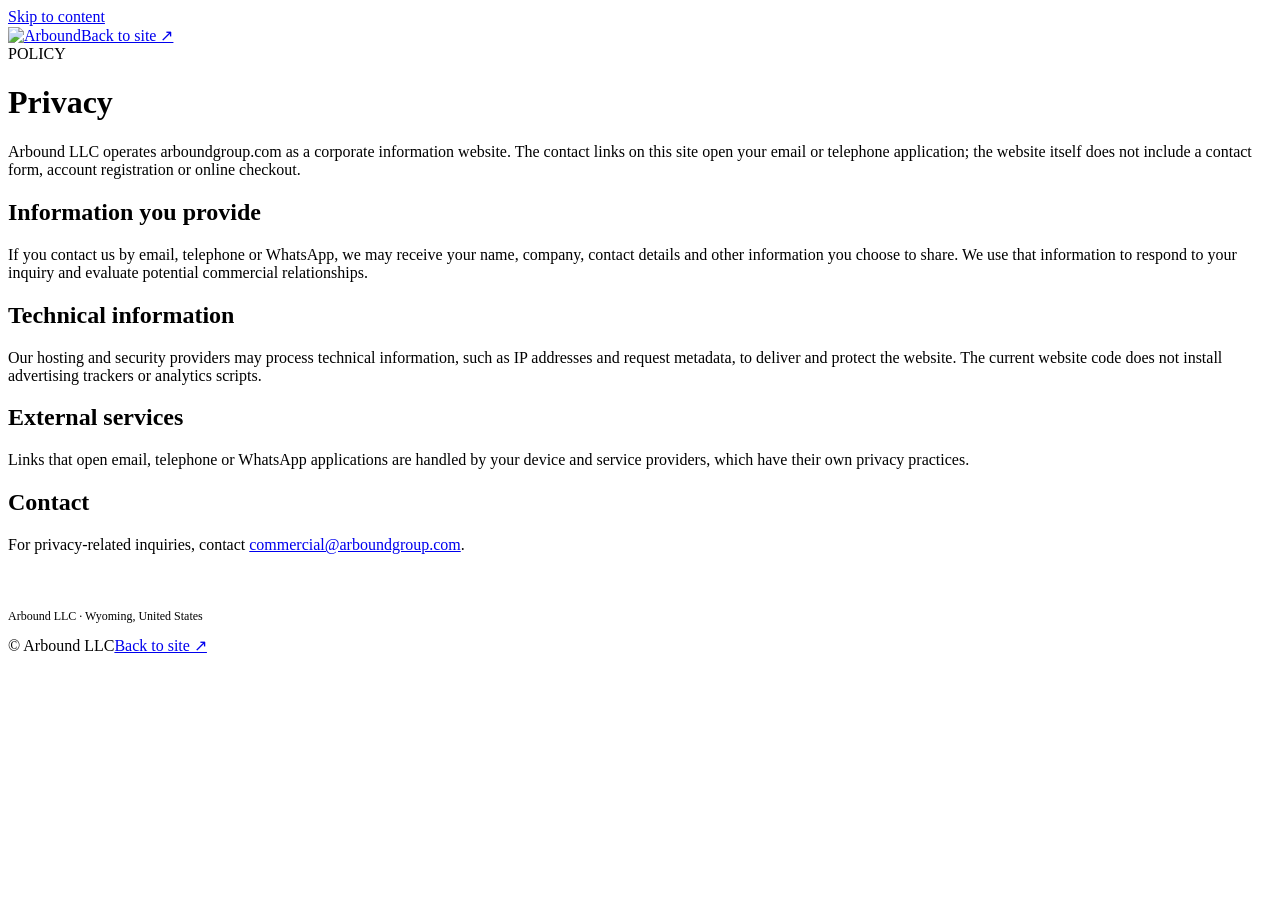
==== privacy.html @ ef976203 "Add privacy.html" ====
<!DOCTYPE html>
<html lang="en"><head><meta charset="utf-8"/><meta content="width=device-width,initial-scale=1" name="viewport"/><meta content="#000000" name="theme-color"/><title>Privacy — Arbound</title><link href="assets/favicon.svg" rel="icon" type="image/svg+xml"/><link href="styles.css" rel="stylesheet"/></head><body><a class="skip-link" href="#main">Skip to content</a><header class="site-header"><div class="shell header-inner"><a aria-label="Arbound, back to top" class="wordmark" href="index.html"><img alt="Arbound" height="50" src="assets/logo-horizontal-light-blue.svg" width="192"/></a><a class="header-cta" href="index.html">Back to site ↗</a></div></header><main class="shell legal-main" id="main"><span class="section-index">POLICY</span><h1>Privacy</h1><p>Arbound LLC operates arboundgroup.com as a corporate information website. The contact links on this site open your email or telephone application; the website itself does not include a contact form, account registration or online checkout.</p><h2>Information you provide</h2><p>If you contact us by email, telephone or WhatsApp, we may receive your name, company, contact details and other information you choose to share. We use that information to respond to your inquiry and evaluate potential commercial relationships.</p><h2>Technical information</h2><p>Our hosting and security providers may process technical information, such as IP addresses and request metadata, to deliver and protect the website. The current website code does not install advertising trackers or analytics scripts.</p><h2>External services</h2><p>Links that open email, telephone or WhatsApp applications are handled by your device and service providers, which have their own privacy practices.</p><h2>Contact</h2><p>For privacy-related inquiries, contact <a href="mailto:commercial@arboundgroup.com" style="text-decoration:underline">commercial@arboundgroup.com</a>.</p><p style="font-size:12px;margin-top:55px">Arbound LLC · Wyoming, United States</p></main><footer class="site-footer"><div class="shell footer-bottom"><span>© Arbound LLC</span><a href="index.html">Back to site ↗</a></div></footer></body></html>
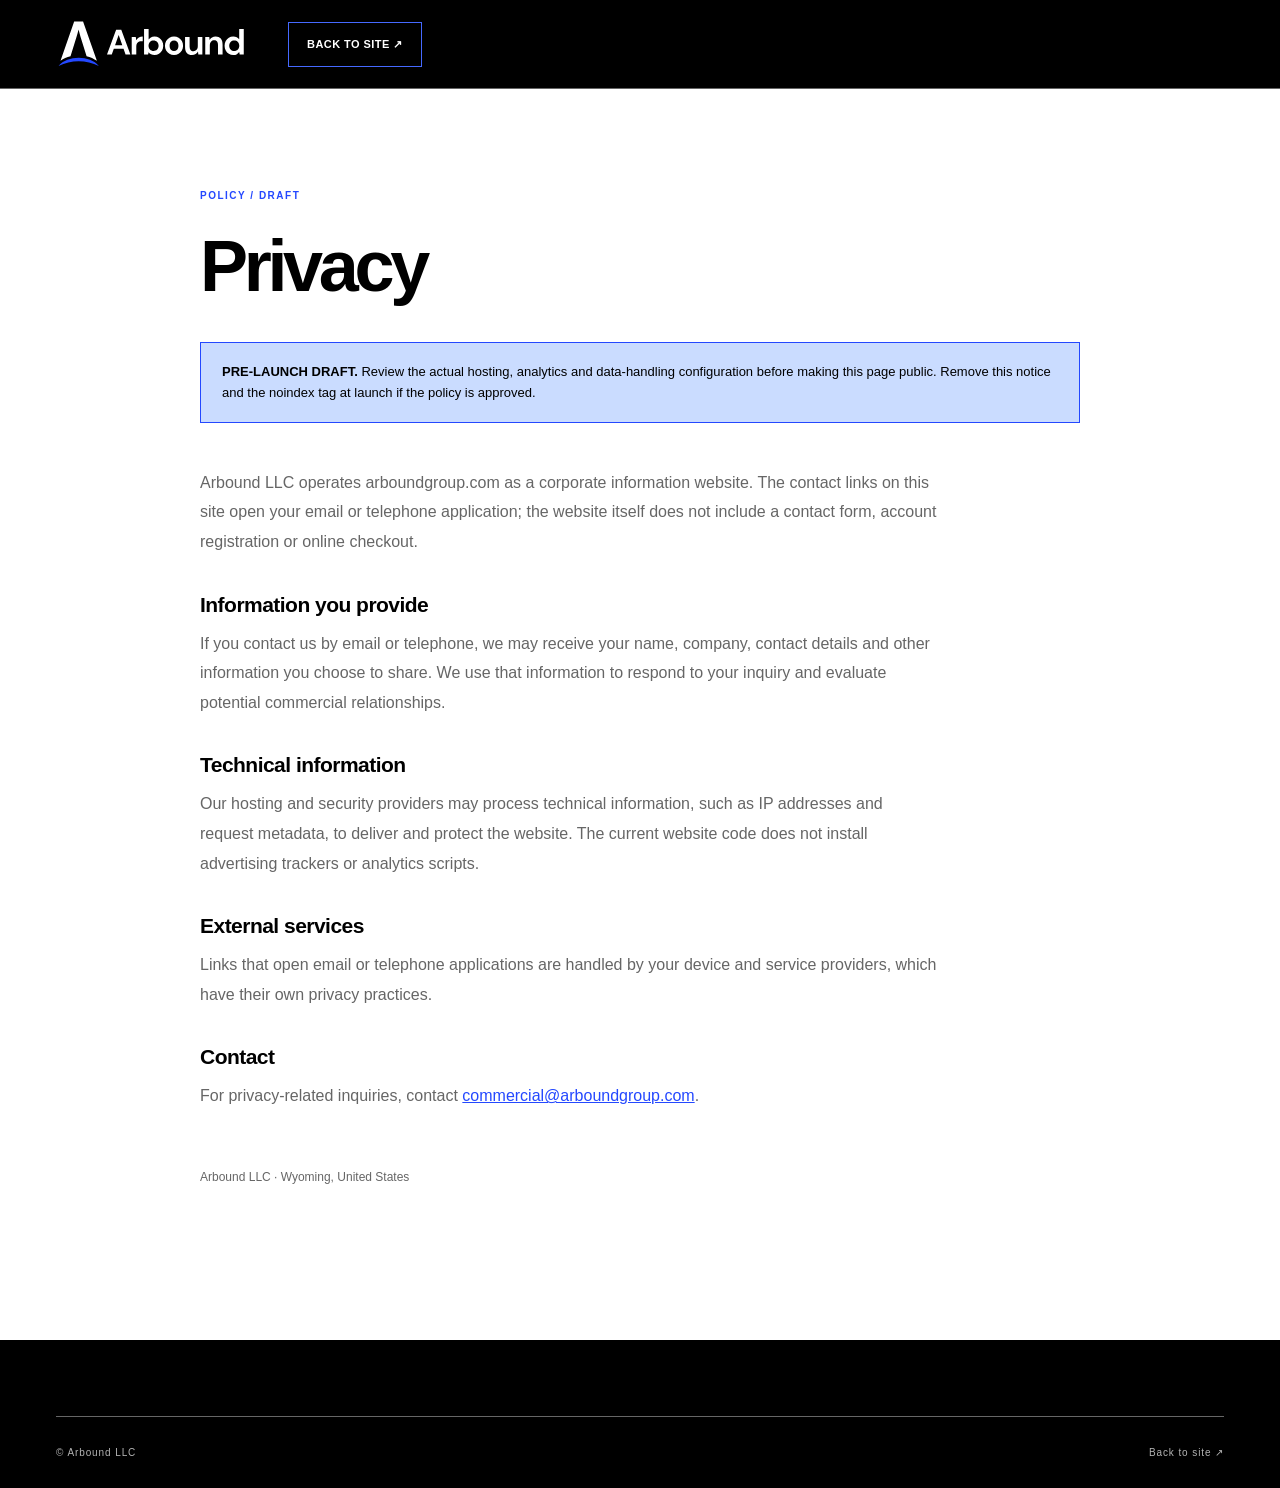
==== commit cf17a127: "Add files via upload" ====
--- a/privacy.html
+++ b/privacy.html
@@ -1,2 +1,2 @@
 <!DOCTYPE html>
-<html lang="en"><head><meta charset="utf-8"/><meta content="width=device-width,initial-scale=1" name="viewport"/><meta content="#000000" name="theme-color"/><title>Privacy — Arbound</title><link href="assets/favicon.svg" rel="icon" type="image/svg+xml"/><link href="styles.css" rel="stylesheet"/></head><body><a class="skip-link" href="#main">Skip to content</a><header class="site-header"><div class="shell header-inner"><a aria-label="Arbound, back to top" class="wordmark" href="index.html"><img alt="Arbound" height="50" src="assets/logo-horizontal-light-blue.svg" width="192"/></a><a class="header-cta" href="index.html">Back to site ↗</a></div></header><main class="shell legal-main" id="main"><span class="section-index">POLICY</span><h1>Privacy</h1><p>Arbound LLC operates arboundgroup.com as a corporate information website. The contact links on this site open your email or telephone application; the website itself does not include a contact form, account registration or online checkout.</p><h2>Information you provide</h2><p>If you contact us by email, telephone or WhatsApp, we may receive your name, company, contact details and other information you choose to share. We use that information to respond to your inquiry and evaluate potential commercial relationships.</p><h2>Technical information</h2><p>Our hosting and security providers may process technical information, such as IP addresses and request metadata, to deliver and protect the website. The current website code does not install advertising trackers or analytics scripts.</p><h2>External services</h2><p>Links that open email, telephone or WhatsApp applications are handled by your device and service providers, which have their own privacy practices.</p><h2>Contact</h2><p>For privacy-related inquiries, contact <a href="mailto:commercial@arboundgroup.com" style="text-decoration:underline">commercial@arboundgroup.com</a>.</p><p style="font-size:12px;margin-top:55px">Arbound LLC · Wyoming, United States</p></main><footer class="site-footer"><div class="shell footer-bottom"><span>© Arbound LLC</span><a href="index.html">Back to site ↗</a></div></footer></body></html>
+<html lang="en"><head><meta charset="utf-8"/><meta content="width=device-width,initial-scale=1" name="viewport"/><meta content="noindex,nofollow" name="robots"/><meta content="#000000" name="theme-color"/><title>Privacy — Arbound</title><link href="assets/favicon.svg" rel="icon" type="image/svg+xml"/><link href="styles.css" rel="stylesheet"/></head><body><a class="skip-link" href="#main">Skip to content</a><header class="site-header"><div class="shell header-inner"><a aria-label="Arbound, back to top" class="wordmark" href="index.html"><img alt="Arbound" height="50" src="assets/logo-horizontal-light-blue.svg" width="192"/></a><a class="header-cta" href="index.html">Back to site ↗</a></div></header><main class="shell legal-main" id="main"><span class="section-index">POLICY / DRAFT</span><h1>Privacy</h1><div class="draft-notice"><strong>PRE-LAUNCH DRAFT.</strong> Review the actual hosting, analytics and data-handling configuration before making this page public. Remove this notice and the noindex tag at launch if the policy is approved.</div><p>Arbound LLC operates arboundgroup.com as a corporate information website. The contact links on this site open your email or telephone application; the website itself does not include a contact form, account registration or online checkout.</p><h2>Information you provide</h2><p>If you contact us by email or telephone, we may receive your name, company, contact details and other information you choose to share. We use that information to respond to your inquiry and evaluate potential commercial relationships.</p><h2>Technical information</h2><p>Our hosting and security providers may process technical information, such as IP addresses and request metadata, to deliver and protect the website. The current website code does not install advertising trackers or analytics scripts.</p><h2>External services</h2><p>Links that open email or telephone applications are handled by your device and service providers, which have their own privacy practices.</p><h2>Contact</h2><p>For privacy-related inquiries, contact <a href="mailto:commercial@arboundgroup.com" style="text-decoration:underline">commercial@arboundgroup.com</a>.</p><p style="font-size:12px;margin-top:55px">Arbound LLC · Wyoming, United States</p></main><footer class="site-footer"><div class="shell footer-bottom"><span>© Arbound LLC</span><a href="index.html">Back to site ↗</a></div></footer></body></html>
--- a/styles.css
+++ b/styles.css
@@ -0,0 +1,307 @@
+/* Arbound / WEB 02 — brandbook palette, exact solid swatches.
+   The font family references the licensed face only if installed locally.
+   No third-party font files or external trackers are bundled. */
+:root{
+  --black:#000000; --white:#ffffff;
+  --gray-1:#666666; --gray-2:#b3b3b3; --gray-3:#cccccc;
+  --blue-1:#2448ff; --blue-2:#4569ff; --blue-3:#668bff;
+  --blue-4:#99b6ff; --blue-5:#cadcff;
+  --paper:var(--white); --surface:var(--white);
+  --ink:var(--black); --muted:var(--gray-1); --line:var(--gray-3);
+  --shell:1400px;
+  --font:Arial,Helvetica,-apple-system,BlinkMacSystemFont,"Segoe UI",sans-serif;
+}
+*,*::before,*::after{box-sizing:border-box}
+html{scroll-behavior:smooth;scroll-padding-top:100px}
+body{margin:0;background:var(--white);color:var(--black);font-family:var(--font);font-weight:400;-webkit-font-smoothing:antialiased;overflow-x:hidden}
+body,button{font-synthesis:weight}
+img,svg{display:block;max-width:100%}
+a{color:inherit;text-decoration:none}
+button{font:inherit}
+::selection{background:var(--blue-5);color:var(--black)}
+.shell{width:calc(100% - 112px);max-width:var(--shell);margin-inline:auto}
+.skip-link{position:fixed;z-index:300;top:-100px;left:20px;background:var(--white);color:var(--black);padding:12px 18px;border:2px solid var(--blue-1)}
+.skip-link:focus{top:12px}
+:focus-visible{outline:2px solid var(--blue-2);outline-offset:5px}
+
+/* MENU — official white + brand blue horizontal mark on solid black. */
+.topline{height:3px;background:var(--black)}
+.topline span{display:block;height:100%;width:10%;background:var(--blue-1)}
+.site-header{position:sticky;top:0;z-index:100;background:var(--black);color:var(--white);border-bottom:1px solid var(--gray-1)}
+.header-inner{height:88px;display:flex;align-items:center;gap:40px}
+.wordmark,.footer-wordmark{display:inline-flex;flex:none;align-items:center;min-width:0}
+.wordmark img{width:192px;height:auto}
+.primary-nav{display:flex;gap:31px;align-items:center;margin-left:auto}
+.primary-nav a{font-size:12px;font-weight:700;letter-spacing:.035em;white-space:nowrap;transition:color .25s ease}
+.primary-nav a:hover,.primary-nav a:focus-visible{color:var(--blue-4)}
+.header-cta{font-size:11px;font-weight:750;letter-spacing:.04em;text-transform:uppercase;border:1px solid var(--blue-2);padding:15px 18px;white-space:nowrap;transition:background .25s ease,color .25s ease;margin-left:0}
+.header-cta:hover,.header-cta:focus-visible{background:var(--blue-1);border-color:var(--blue-1);color:var(--white)}
+.header-cta span{color:var(--blue-3);margin-left:20px;font-size:17px;font-weight:400}
+.header-cta:hover span{color:var(--white)}
+.nav-toggle{display:none}
+
+/* HERO */
+.hero{background:var(--white);overflow:hidden}
+.hero-shell{display:grid;grid-template-columns:1.15fr .85fr;align-items:center;gap:44px;min-height:740px}
+.hero-copy{position:relative;padding-block:104px 72px;z-index:1}
+.eyebrow,.small-label,.section-index,.rail-note,.card-foot,.contact-detail>span,.footer-location>span{font-size:10px;font-weight:800;letter-spacing:.15em}
+.eyebrow{display:flex;align-items:center;gap:12px;color:var(--gray-1)}
+.eyebrow-mark{display:block;flex:none;background:var(--blue-1);width:7px;height:7px}
+.eyebrow-slash{color:var(--blue-1);margin-inline:4px}
+h1,h2,h3,p{margin-top:0}
+.hero h1{font-size:clamp(50px,5.35vw,84px);line-height:1.055;letter-spacing:-.068em;font-weight:780;margin:32px 0 34px;white-space:nowrap}
+.hero h1 em,.statement h2 em{font-style:normal;color:var(--blue-1)}
+.period{color:var(--blue-1)}
+.hero-description{font-size:17px;line-height:1.75;max-width:520px;color:var(--gray-1);margin:0}
+.hero-actions{display:flex;align-items:center;gap:35px;margin-top:40px}
+.button{min-height:56px;padding:0 22px;display:inline-flex;gap:42px;align-items:center;justify-content:space-between;font-size:11px;font-weight:760;letter-spacing:.07em;text-transform:uppercase;white-space:nowrap;transition:transform .25s ease,background .25s ease,color .25s ease}
+.button:hover{transform:translateY(-3px)}
+.button span{font-size:19px;line-height:1;font-weight:400;color:var(--blue-3)}
+.button-dark{background:var(--black);color:var(--white)}
+.button-dark:hover{background:var(--blue-1)}
+.button-dark:hover span{color:var(--white)}
+.button-light{background:var(--white);color:var(--black);margin-top:29px}
+.button-light:hover{background:var(--blue-5)}
+.button-light span{color:var(--blue-1)}
+.text-link{font-size:11px;font-weight:800;text-transform:uppercase;letter-spacing:.04em;border-bottom:1px solid var(--black);padding-bottom:10px;white-space:nowrap}
+.text-link span{color:var(--blue-1);font-size:18px;margin-left:12px}
+.hero-visual{position:relative;align-self:stretch;display:flex;align-items:center;justify-content:center;min-width:0;padding:32px 0 42px}
+.hero-visual>svg{width:min(100%,590px);max-height:625px}
+.visual-coordinate{position:absolute;font-size:10px;font-weight:740;letter-spacing:.14em;color:var(--gray-1)}
+.visual-coordinate-top{top:57px;right:0}
+.visual-coordinate-bottom{bottom:50px;right:0;display:flex;gap:11px;align-items:center}
+.visual-coordinate-bottom span{width:21px;height:1px;background:var(--blue-1)}
+.hero-bottom{min-height:70px;display:flex;align-items:center;justify-content:space-between;border-top:1px solid var(--gray-3);font-size:10px;font-weight:790;letter-spacing:.14em;color:var(--gray-1)}
+.hero-bottom .divide{color:var(--blue-1);margin:0 8px}
+.scroll-indicator span{color:var(--blue-1);font-size:18px;margin-left:15px}
+.path-draw{stroke-dasharray:650;stroke-dashoffset:0}
+.js-motion .path-draw{stroke-dashoffset:650;animation:hero-route 2.4s .35s cubic-bezier(.2,.75,.2,1) forwards}
+.pulse{transform-origin:400px 150px;animation:node-pulse 3.8s ease-in-out infinite}
+
+/* STRUCTURE AND ANIMATED RULES */
+.section{padding:138px 0}
+.section-grid,.section-heading,.principles-heading{display:grid;grid-template-columns:208px 1fr;gap:65px}
+.section-rail{display:flex;flex-direction:column;align-items:flex-start}
+.section-index{color:var(--blue-1);white-space:nowrap}
+.rail-line{width:1px;height:130px;background:var(--gray-3);margin:27px 0 23px 5px;position:relative}
+.rail-line::after{content:"";position:absolute;inset:0;background:var(--blue-1);transform-origin:bottom center;transform:scaleY(1)}
+.js-motion .rail-line::after{transform:scaleY(0);transition:transform 1.3s cubic-bezier(.15,.8,.2,1)}
+.js-motion .rail-line.is-visible::after{transform:scaleY(1)}
+.rail-note{writing-mode:vertical-rl;transform:rotate(180deg);color:var(--gray-2)}
+.display-title{font-size:clamp(38px,4.2vw,66px);line-height:1.13;letter-spacing:-.063em;font-weight:770;margin:0}
+.display-title span{color:var(--gray-1)}
+[data-line="horizontal"]{position:relative}
+[data-line="horizontal"]::before{content:"";position:absolute;left:0;right:0;top:0;height:1px;background:var(--blue-1);transform:scaleX(1);transform-origin:left center;pointer-events:none}
+.js-motion [data-line="horizontal"]::before{transform:scaleX(0);transition:transform 1.25s cubic-bezier(.15,.8,.2,1)}
+.js-motion [data-line="horizontal"].is-visible::before{transform:scaleX(1)}
+
+/* ABOUT + photography */
+.about-grid{display:grid;grid-template-columns:1fr 1fr;gap:10%;margin-top:61px}
+.lead-copy{font-size:24px;line-height:1.36;letter-spacing:-.035em;max-width:420px;margin:0}
+.support-copy{font-size:15px;line-height:1.85;color:var(--gray-1);max-width:460px;margin:0}
+.photo-duo{display:grid;grid-template-columns:1.4fr .85fr;gap:16px;height:340px;margin-top:70px}
+.photo-slot{position:relative;overflow:hidden;margin:0;background:var(--gray-3);min-height:0;isolation:isolate}
+.photo-slot-tall{background:var(--gray-2)}
+.photo-slot-image .slot-media{position:absolute;inset:0;width:100%;height:100%;object-fit:cover;filter:grayscale(1) contrast(1.08) brightness(.92);transform:scale(1.02)}
+.photo-slot-wide .slot-media{object-position:center center}
+.photo-slot-tall .slot-media{object-position:45% 18%}
+.photo-slot-image::before{content:"";position:absolute;inset:0;background:linear-gradient(180deg,rgba(0,0,0,.08),rgba(0,0,0,.38));z-index:0}
+.photo-slot-badge{position:absolute;top:22px;left:22px;z-index:2;display:inline-flex;align-items:center;gap:10px;min-height:28px;padding:0 12px;background:rgba(0,0,0,.72);border:1px solid rgba(255,255,255,.16);font-size:9px;font-weight:750;letter-spacing:.14em;text-transform:uppercase;color:var(--white)}
+.photo-slot-badge::before{content:"";width:6px;height:6px;background:var(--blue-1);display:block;flex:none}
+.photo-slot-art{position:absolute;inset:0;background:linear-gradient(128deg,transparent 28%,rgba(255,255,255,.2) 28.06%,transparent 28.3%,transparent 63%,rgba(255,255,255,.16) 63.1%,transparent 63.3%);opacity:.82;z-index:1}
+.photo-slot::after{content:"";position:absolute;inset:16px;border:1px solid rgba(255,255,255,.6);pointer-events:none}
+.photo-slot figcaption{position:absolute;left:30px;right:30px;bottom:30px;display:flex;justify-content:space-between;align-items:end;gap:14px;font-size:9px;line-height:1.4;font-weight:800;letter-spacing:.14em;color:var(--white);z-index:2;text-shadow:0 1px 1px rgba(0,0,0,.4)}
+.photo-slot-tall figcaption{display:block}
+.photo-slot-tall figcaption span{display:block;margin-top:8px}
+.photo-cross{width:21px;height:21px;display:block;position:absolute}
+.photo-cross::before,.photo-cross::after{content:"";position:absolute;background:rgba(102,139,255,.92)}
+.photo-cross::before{width:21px;height:1px;left:0;top:10px}
+.photo-cross::after{width:1px;height:21px;top:0;left:10px}
+.photo-cross-a{left:50%;top:43%;opacity:.7}
+.photo-cross-b{right:10%;top:14%;opacity:.4}
+.definition-strip{display:grid;grid-template-columns:repeat(3,minmax(0,1fr));margin-top:65px;border-bottom:1px solid var(--gray-3)}
+.definition-strip>div{padding:25px 10px 30px 0}
+.definition-strip>div+div{border-left:1px solid var(--gray-3);padding-left:34px}
+.definition-strip span{display:block;font-size:10px;letter-spacing:.12em;font-weight:750;color:var(--gray-1);margin-bottom:20px}
+.definition-strip b{font-size:18px;font-weight:750;letter-spacing:-.035em}
+
+/* WHAT WE DO */
+.expertise-section{background:var(--surface);border-top:1px solid var(--gray-3)}
+.section-heading{align-items:start;margin-bottom:76px}
+.section-heading p{font-size:16px;line-height:1.75;color:var(--gray-1);max-width:500px;margin:30px 0 0}
+.expertise-grid{display:grid;grid-template-columns:repeat(3,minmax(0,1fr));border-bottom:1px solid var(--gray-2)}
+.expertise-card{padding:27px 37px 30px 0;display:flex;flex-direction:column;justify-content:space-between;min-height:348px}
+.expertise-card+.expertise-card{border-left:1px solid var(--gray-2);padding-left:38px}
+.card-top{display:flex;justify-content:space-between;align-items:center;color:var(--blue-1)}
+.card-top>span:first-child{font-size:11px;letter-spacing:.14em;font-weight:800}
+.card-plus{font-size:44px;font-weight:200;line-height:.9;color:var(--blue-1)}
+.expertise-card h3{font-size:25px;line-height:1.16;letter-spacing:-.045em;max-width:310px;margin:0 0 18px}
+.expertise-card p{font-size:14px;line-height:1.8;color:var(--gray-1);max-width:340px;margin:0}
+.card-foot{font-size:9px;letter-spacing:.14em;color:var(--gray-1);margin-top:40px}
+
+/* SUPPLIERS — exact geometric alignment is guaranteed by one SVG coordinate system. */
+.suppliers-section{position:relative;overflow:hidden;color:var(--white);background:var(--black)}
+.suppliers-grid-overlay{position:absolute;inset:0;pointer-events:none;opacity:.20;background-image:linear-gradient(to right,var(--gray-1) 1px,transparent 1px),linear-gradient(to bottom,var(--gray-1) 1px,transparent 1px);background-size:105px 105px;mask-image:linear-gradient(to right,transparent,#000)}
+.suppliers-layout{position:relative;display:grid;grid-template-columns:.76fr 1fr;gap:11%;min-height:470px}
+.section-index-light{color:var(--blue-4)}
+.suppliers-left{display:flex;flex-direction:column;justify-content:space-between}
+.supplier-graphic{position:relative;width:100%;max-width:520px;align-self:end;margin-top:70px}
+.supplier-graphic svg{width:100%;overflow:visible}
+.sg-caption{display:block;margin-top:10px;color:var(--gray-2);font-size:10px;letter-spacing:.14em;font-weight:750}
+.supplier-path{transition:stroke-dashoffset 1.75s cubic-bezier(.18,.8,.2,1)}
+.supplier-ping{transform-origin:475px 42px;animation:node-pulse 4s ease-in-out infinite}
+.suppliers-right{padding:12px 0 15px}
+.small-label{color:var(--gray-2)}
+.suppliers-right h2{font-size:clamp(48px,5vw,77px);letter-spacing:-.065em;line-height:1.1;font-weight:750;margin:28px 0 47px}
+.suppliers-right>p{font-size:15px;line-height:1.85;color:var(--gray-2);max-width:650px;margin:0 0 24px}
+.suppliers-right>.supplier-lead{font-size:24px;line-height:1.5;color:var(--white);letter-spacing:-.025em}
+
+/* PRINCIPLES */
+.principles-heading{align-items:start}
+.principles-heading>p{grid-column:2;max-width:520px;font-size:16px;line-height:1.75;color:var(--gray-1);margin:4px 0 55px}
+.principles-list{list-style:none;margin:0;padding:0}
+.principles-list li{display:grid;grid-template-columns:110px 1fr .8fr 25px;gap:15px;align-items:center;min-height:100px;border-bottom:1px solid var(--gray-3);font-size:23px;font-weight:700;letter-spacing:-.04em}
+.principle-number{color:var(--blue-1);font-size:11px;letter-spacing:.12em;font-weight:810}
+.principle-detail{font-size:13px;letter-spacing:0;font-weight:400;color:var(--gray-1)}
+.principle-mark{color:var(--blue-1);font-size:21px;font-weight:400}
+
+/* MOVING EDITORIAL BAND: three slow layers + drifting trajectories.
+   Empty media slot reserved for eventual real footage / photography. */
+.statement{position:relative;isolation:isolate;overflow:hidden;background:var(--black);color:var(--white);padding:114px 0 125px}
+.statement-media{position:absolute;inset:0;z-index:-1;overflow:hidden;pointer-events:none;background:linear-gradient(180deg,rgba(255,255,255,.015),rgba(255,255,255,0) 26%,rgba(255,255,255,.018) 100%)}
+.statement-media::before{content:"";position:absolute;top:-14%;left:-42%;width:38%;height:130%;background:linear-gradient(90deg,rgba(36,72,255,0),rgba(102,139,255,.18) 20%,rgba(202,220,255,.5) 48%,rgba(102,139,255,.18) 76%,rgba(36,72,255,0));filter:blur(22px);mix-blend-mode:screen;opacity:.9;animation:glow-sweep 8s linear infinite}
+.statement-media::after{content:"";position:absolute;inset:0;background:linear-gradient(90deg,rgba(0,0,0,.88),rgba(0,0,0,.52) 55%,rgba(0,0,0,.74))}
+.statement-media-plane{position:absolute;width:75%;height:180%;top:-35%;transform:skew(-18deg);opacity:.48;will-change:transform}
+.statement-media-plane-a{left:-28%;background:linear-gradient(120deg,transparent 20%,rgba(255,255,255,.12) 39%,transparent 40%,transparent 72%,rgba(102,139,255,.9) 72.2%,transparent 72.5%);animation:plane-cross-a 23s linear infinite alternate}
+.statement-media-plane-b{left:50%;background:linear-gradient(80deg,transparent 15%,rgba(69,105,255,.9) 16%,transparent 17%,transparent 47%,rgba(255,255,255,.14) 48%,transparent 49%);animation:plane-cross-b 29s linear infinite alternate}
+.statement-media-plane-c{left:27%;background:repeating-linear-gradient(90deg,transparent 0,transparent 104px,rgba(255,255,255,.18) 105px,transparent 106px);opacity:.2;animation:plane-cross-c 33s linear infinite alternate}
+.statement-trails{position:absolute;inset:-8%;width:116%;height:116%;opacity:.9;animation:trails-drift 18s ease-in-out infinite alternate}
+.statement-media-note{position:absolute;right:var(--section-right,5%);bottom:20px;font-size:9px;letter-spacing:.14em;color:var(--gray-2);opacity:.88;z-index:1}
+.statement-inner{position:relative;display:grid;grid-template-columns:190px 1fr 155px;align-items:start;gap:35px}
+.statement-inner>span{font-size:10px;font-weight:785;letter-spacing:.14em;color:var(--gray-3);margin-top:14px}
+.statement-inner>span:last-child{text-align:right}
+.statement h2{font-size:clamp(37px,4.1vw,66px);line-height:1.16;letter-spacing:-.06em;font-weight:760;margin:0;min-width:400px}
+.statement h2 em{color:var(--blue-3)}
+
+/* CONTACT */
+.contact-layout{display:grid;grid-template-columns:1fr .7fr;gap:13%;align-items:start}
+.contact-heading h2{margin:31px 0}
+.contact-heading>p{font-size:16px;line-height:1.8;color:var(--gray-1);max-width:465px}
+.contact-button{margin-top:30px}
+.contact-details{border-bottom:1px solid var(--gray-3)}
+.contact-detail{padding:27px 0 29px;border-bottom:1px solid var(--gray-3)}
+.contact-detail:last-child{border-bottom:0}
+.contact-detail>span{display:block;color:var(--gray-1);margin-bottom:13px}
+.contact-detail>strong,.contact-detail>a{font-size:21px;line-height:1.35;font-weight:740;letter-spacing:-.035em;overflow-wrap:anywhere}
+.contact-detail>a:hover{color:var(--blue-1)}
+.contact-detail p{font-size:13px;color:var(--gray-1);margin:8px 0 0}
+
+/* FOOTER + PRIVACY */
+.site-footer{background:var(--black);color:var(--white);padding:76px 0 0}
+.footer-main{display:grid;grid-template-columns:1fr 1fr 1fr;gap:46px;padding-bottom:82px}
+.footer-wordmark img{width:235px;height:auto}
+.footer-main p{font-size:13px;line-height:1.8;color:var(--gray-2)}
+.footer-menu{display:grid;grid-template-columns:1fr 1fr;gap:20px;align-content:start;padding-top:8px}
+.footer-menu a{font-size:12px;color:var(--gray-3);transition:color .2s}
+.footer-menu a:hover,.footer-location a:hover{color:var(--blue-4)}
+.footer-location{position:relative}
+.footer-location>span{color:var(--gray-2);font-size:10px}
+.footer-location>p{font-size:16px;margin:14px 0 36px;color:var(--white)}
+.footer-location>a{font-size:13px;color:var(--gray-2)}
+.footer-monogram{width:35px;height:auto;opacity:.85;margin-top:33px}
+.footer-bottom{min-height:72px;border-top:1px solid var(--gray-1);display:flex;justify-content:space-between;align-items:center;gap:20px;font-size:10px;letter-spacing:.09em;color:var(--gray-2)}
+.footer-bottom a:hover{color:var(--white)}
+.legal-main{max-width:880px;padding:96px 0 140px}
+.legal-main h1{font-size:clamp(44px,6vw,72px);letter-spacing:-.06em;margin:22px 0 35px}
+.legal-main h2{font-size:21px;letter-spacing:-.025em;margin:36px 0 12px}
+.legal-main p{line-height:1.85;color:var(--gray-1);max-width:740px}
+.legal-main a{color:var(--blue-1);text-decoration:underline}
+.draft-notice{border:1px solid var(--blue-1);background:var(--blue-5);padding:18px 21px;font-size:13px;line-height:1.65;margin:18px 0 45px}
+.legal-main .draft-note{font-size:12px;margin-top:55px}
+
+/* Varied scroll choreography. Default: content visible without JS. */
+[data-reveal]{opacity:1;transform:none;filter:none;clip-path:none}
+.js-motion [data-reveal]{opacity:0;transition-property:opacity,transform,filter,clip-path;transition-duration:850ms;transition-timing-function:cubic-bezier(.18,.75,.2,1);transition-delay:var(--reveal-delay,0ms)}
+.js-motion [data-reveal="rise"]{transform:translate3d(0,37px,0)}
+.js-motion [data-reveal="from-left"]{transform:translate3d(-43px,0,0)}
+.js-motion [data-reveal="from-right"]{transform:translate3d(43px,0,0)}
+.js-motion [data-reveal="scale"]{transform:scale(.965)}
+.js-motion [data-reveal="focus"]{transform:scale(1.022);filter:blur(7px)}
+.js-motion [data-reveal="clip-up"]{transform:translateY(13px);clip-path:inset(15% 0 0 0)}
+.js-motion [data-reveal].is-visible{opacity:1;transform:none;filter:none;clip-path:inset(0 0 0 0)}
+@keyframes hero-route{to{stroke-dashoffset:0}}
+@keyframes node-pulse{0%,100%{opacity:.15;transform:scale(1)}50%{opacity:.5;transform:scale(1.26)}}
+@keyframes plane-cross-a{from{transform:skew(-18deg) translateX(-7%)}to{transform:skew(-18deg) translateX(23%)}}
+@keyframes plane-cross-b{from{transform:skew(-18deg) translateX(12%)}to{transform:skew(-18deg) translateX(-22%)}}
+@keyframes plane-cross-c{from{transform:skew(-18deg) translateX(-10%)}to{transform:skew(-18deg) translateX(19%)}}
+@keyframes trails-drift{from{transform:translate3d(-5%,4%,0)}to{transform:translate3d(5%,-4%,0)}}
+@keyframes glow-sweep{from{transform:translateX(0)}to{transform:translateX(390%)}}
+
+/* Progressive disclosure on smaller screens. */
+@media(min-width:1600px){.hero-shell{min-height:805px}.hero h1{font-size:clamp(50px,5.35vw,84px);line-height:1.055;letter-spacing:-.068em;font-weight:780;margin:32px 0 34px;white-space:nowrap}}
+@media(max-width:1160px){
+ .shell{width:calc(100% - 76px)}.header-inner{gap:22px}.primary-nav{gap:18px}
+ .hero-shell{gap:12px;grid-template-columns:1.14fr .86fr;min-height:635px}.hero h1{font-size:clamp(50px,5.35vw,84px);line-height:1.055;letter-spacing:-.068em;font-weight:780;margin:32px 0 34px;white-space:nowrap}
+ .section-grid,.section-heading,.principles-heading{grid-template-columns:158px 1fr;gap:45px}
+ .suppliers-layout{gap:8%}.expertise-card{padding-right:22px}.expertise-card+.expertise-card{padding-left:24px}
+ .statement-inner{grid-template-columns:135px 1fr 112px;gap:24px}
+}
+@media(max-width:880px){
+ html{scroll-padding-top:80px}.shell{width:calc(100% - 50px)}
+ .header-inner{height:75px}.wordmark img{width:164px}
+ .header-cta{font-size:11px;font-weight:750;letter-spacing:.04em;text-transform:uppercase;border:1px solid var(--blue-2);padding:15px 18px;white-space:nowrap;transition:background .25s ease,color .25s ease;margin-left:0}.nav-toggle{display:flex;flex-direction:column;gap:6px;align-items:center;justify-content:center;width:44px;height:44px;order:3;background:transparent;border:1px solid var(--gray-1);cursor:pointer}
+ .nav-toggle span{display:block;width:20px;height:1.5px;background:var(--white);transition:transform .2s}
+ .nav-toggle[aria-expanded="true"] span:first-child{transform:translateY(4px) rotate(45deg)}
+ .nav-toggle[aria-expanded="true"] span:last-child{transform:translateY(-4px) rotate(-45deg)}
+ .primary-nav{display:none;position:absolute;top:75px;left:0;right:0;background:var(--black);border-bottom:1px solid var(--gray-1);padding:18px 25px 28px;flex-direction:column;align-items:stretch;gap:0;box-shadow:0 19px 22px rgba(0,0,0,.2)}
+ .primary-nav.is-open{display:flex}.primary-nav a{font-size:12px;font-weight:700;letter-spacing:.035em;white-space:nowrap;transition:color .25s ease}
+ .hero-shell{grid-template-columns:1fr;gap:0;min-height:0}.hero-copy{padding:84px 0 35px}.hero h1{font-size:clamp(50px,5.35vw,84px);line-height:1.055;letter-spacing:-.068em;font-weight:780;margin:32px 0 34px;white-space:nowrap}
+ .hero-visual{max-height:430px;padding:0;margin-top:0}.hero-visual>svg{width:min(82%,520px);max-height:430px}.visual-coordinate-top{top:14px}.visual-coordinate-bottom{bottom:10px}
+ .section{padding:100px 0}.section-grid,.section-heading,.principles-heading{grid-template-columns:1fr;gap:29px}
+ .section-rail{flex-direction:row;align-items:center}.rail-line,.rail-note{display:none}
+ .about-grid{margin-top:42px}.photo-duo{margin-top:54px;height:310px}
+ .section-heading{margin-bottom:50px}.expertise-card{min-height:330px}.expertise-card h3{font-size:25px;line-height:1.16;letter-spacing:-.045em;max-width:310px;margin:0 0 18px}
+ .suppliers-layout{grid-template-columns:1fr;gap:25px}.supplier-graphic{max-width:360px;margin-top:35px;align-self:start}
+ .suppliers-right h2{font-size:clamp(48px,5vw,77px);letter-spacing:-.065em;line-height:1.1;font-weight:750;margin:28px 0 47px}.principles-heading>p{grid-column:1;margin:0 0 22px}
+ .principles-list li{display:grid;grid-template-columns:110px 1fr .8fr 25px;gap:15px;align-items:center;min-height:100px;border-bottom:1px solid var(--gray-3);font-size:23px;font-weight:700;letter-spacing:-.04em}.principle-detail{font-size:13px;letter-spacing:0;font-weight:400;color:var(--gray-1)}
+ .statement{padding:100px 0 110px}.statement-inner{grid-template-columns:1fr;gap:25px}.statement-inner>span:last-child{text-align:left}
+ .contact-layout{gap:9%}.contact-detail>a,.contact-detail>strong{font-size:18px}
+}
+@media(max-width:620px){
+ .shell{width:calc(100% - 42px)}.site-header .wordmark img{width:160px}.header-cta{font-size:11px;font-weight:750;letter-spacing:.04em;text-transform:uppercase;border:1px solid var(--blue-2);padding:15px 18px;white-space:nowrap;transition:background .25s ease,color .25s ease;margin-left:0}
+ .hero-copy{padding:69px 0 30px}.eyebrow{font-size:9px;gap:8px}.hero h1{font-size:clamp(50px,5.35vw,84px);line-height:1.055;letter-spacing:-.068em;font-weight:780;margin:32px 0 34px;white-space:nowrap}
+ .hero h1 br{display:none}.hero-description{font-size:17px;line-height:1.75;max-width:520px;color:var(--gray-1);margin:0}.hero-actions{flex-direction:column;align-items:flex-start;gap:26px;margin-top:34px}
+ .hero-visual{height:304px}.hero-visual>svg{width:100%;height:290px}.visual-coordinate-top{top:0}.visual-coordinate-bottom{font-size:8px;bottom:0}
+ .hero-bottom{min-height:61px;font-size:9px}.scroll-indicator{display:none}
+ .section{padding:77px 0}.display-title{font-size:clamp(38px,4.2vw,66px);line-height:1.13;letter-spacing:-.063em;font-weight:770;margin:0}
+ .about-grid{grid-template-columns:1fr;gap:24px;margin-top:31px}.lead-copy{font-size:24px;line-height:1.36;letter-spacing:-.035em;max-width:420px;margin:0}.support-copy{font-size:15px;line-height:1.85;color:var(--gray-1);max-width:460px;margin:0}
+ .photo-duo{height:auto;grid-template-columns:1fr;gap:14px;margin-top:44px}.photo-slot-wide{height:250px}.photo-slot-tall{height:160px}.photo-slot figcaption{left:24px;right:24px;bottom:25px;display:block}.photo-slot figcaption span{display:block;margin-top:7px}
+ .definition-strip{grid-template-columns:1fr;margin-top:51px}.definition-strip>div{padding:19px 0}.definition-strip>div+div{padding-left:0;border-left:0;border-top:1px solid var(--gray-3)}.definition-strip span{margin-bottom:10px}.definition-strip b{font-size:18px;font-weight:750;letter-spacing:-.035em}
+ .section-heading p{font-size:16px;line-height:1.75;color:var(--gray-1);max-width:500px;margin:30px 0 0}.expertise-grid{grid-template-columns:1fr}.expertise-card{min-height:290px;padding:22px 0 27px}.expertise-card+.expertise-card{border-left:0;border-top:1px solid var(--gray-2);padding-left:0}.expertise-card h3{font-size:25px;line-height:1.16;letter-spacing:-.045em;max-width:310px;margin:0 0 18px}
+ .suppliers-right h2{font-size:clamp(48px,5vw,77px);letter-spacing:-.065em;line-height:1.1;font-weight:750;margin:28px 0 47px}.suppliers-right>.supplier-lead{font-size:24px;line-height:1.5;color:var(--white);letter-spacing:-.025em}.suppliers-right>p{font-size:15px;line-height:1.85;color:var(--gray-2);max-width:650px;margin:0 0 24px}.supplier-graphic{margin-top:20px;max-width:100%}
+ .principles-list li{display:grid;grid-template-columns:110px 1fr .8fr 25px;gap:15px;align-items:center;min-height:100px;border-bottom:1px solid var(--gray-3);font-size:23px;font-weight:700;letter-spacing:-.04em}
+ .statement{padding:80px 0 92px}.statement h2{font-size:clamp(37px,4.1vw,66px);line-height:1.16;letter-spacing:-.06em;font-weight:760;margin:0;min-width:400px}.statement-media-note{font-size:8px}
+ .contact-layout{grid-template-columns:1fr;gap:60px}.contact-heading h2{margin:22px 0}
+ .footer-main{grid-template-columns:1fr;gap:43px;padding-bottom:57px}.footer-wordmark img{width:200px}.footer-menu{max-width:310px}
+ .footer-bottom{flex-wrap:wrap;padding:21px 0;font-size:9px}.footer-bottom>span:nth-child(2){display:none}
+}
+@media(prefers-reduced-motion:reduce){
+ html{scroll-behavior:auto}
+ *,*::before,*::after{animation:none!important;transition:none!important}
+ .js-motion [data-reveal]{opacity:1;transform:none;filter:none;clip-path:none}
+ .js-motion [data-line]::before,.js-motion .rail-line::after{transform:scale(1)}
+ .js-motion [data-draw-path]{stroke-dashoffset:0!important}
+ .path-draw{stroke-dashoffset:0!important}
+}
+/* Individually drawn separators: vertical bottom -> top, horizontal left -> right. */
+.definition-strip>div+div,.expertise-card+.expertise-card{border-left:0;position:relative}
+.definition-strip>div+div::after,.expertise-card+.expertise-card::after{content:"";position:absolute;top:0;bottom:0;left:0;width:1px;background:var(--gray-2);transform-origin:bottom center}
+.js-motion .definition-strip>div+div::after,.js-motion .expertise-card+.expertise-card::after{transform:scaleY(0);transition:transform 1.05s cubic-bezier(.18,.75,.2,1)}
+.js-motion .definition-strip>div+div.is-visible::after,.js-motion .expertise-card+.expertise-card.is-visible::after{transform:scaleY(1)}
+.principles-list li,.contact-detail{border-bottom:0;position:relative}
+.principles-list li::after,.contact-detail::after{content:"";height:1px;position:absolute;bottom:0;left:0;right:0;background:var(--gray-3);transform-origin:left center}
+.js-motion .principles-list li::after,.js-motion .contact-detail::after{transform:scaleX(0);transition:transform 1.08s cubic-bezier(.18,.75,.2,1)}
+.js-motion .principles-list li.is-visible::after,.js-motion .contact-detail.is-visible::after{transform:scaleX(1)}
+.contact-detail:last-child::after{display:none}
+@media(max-width:620px){.expertise-card+.expertise-card::after,.definition-strip>div+div::after{display:none}.expertise-card+.expertise-card{border-top:1px solid var(--gray-2)}.definition-strip>div+div{border-top:1px solid var(--gray-3)}}
+@media(prefers-reduced-motion:reduce){.js-motion .definition-strip>div+div::after,.js-motion .expertise-card+.expertise-card::after{transform:scaleY(1)}.js-motion .principles-list li::after,.js-motion .contact-detail::after{transform:scaleX(1)}}
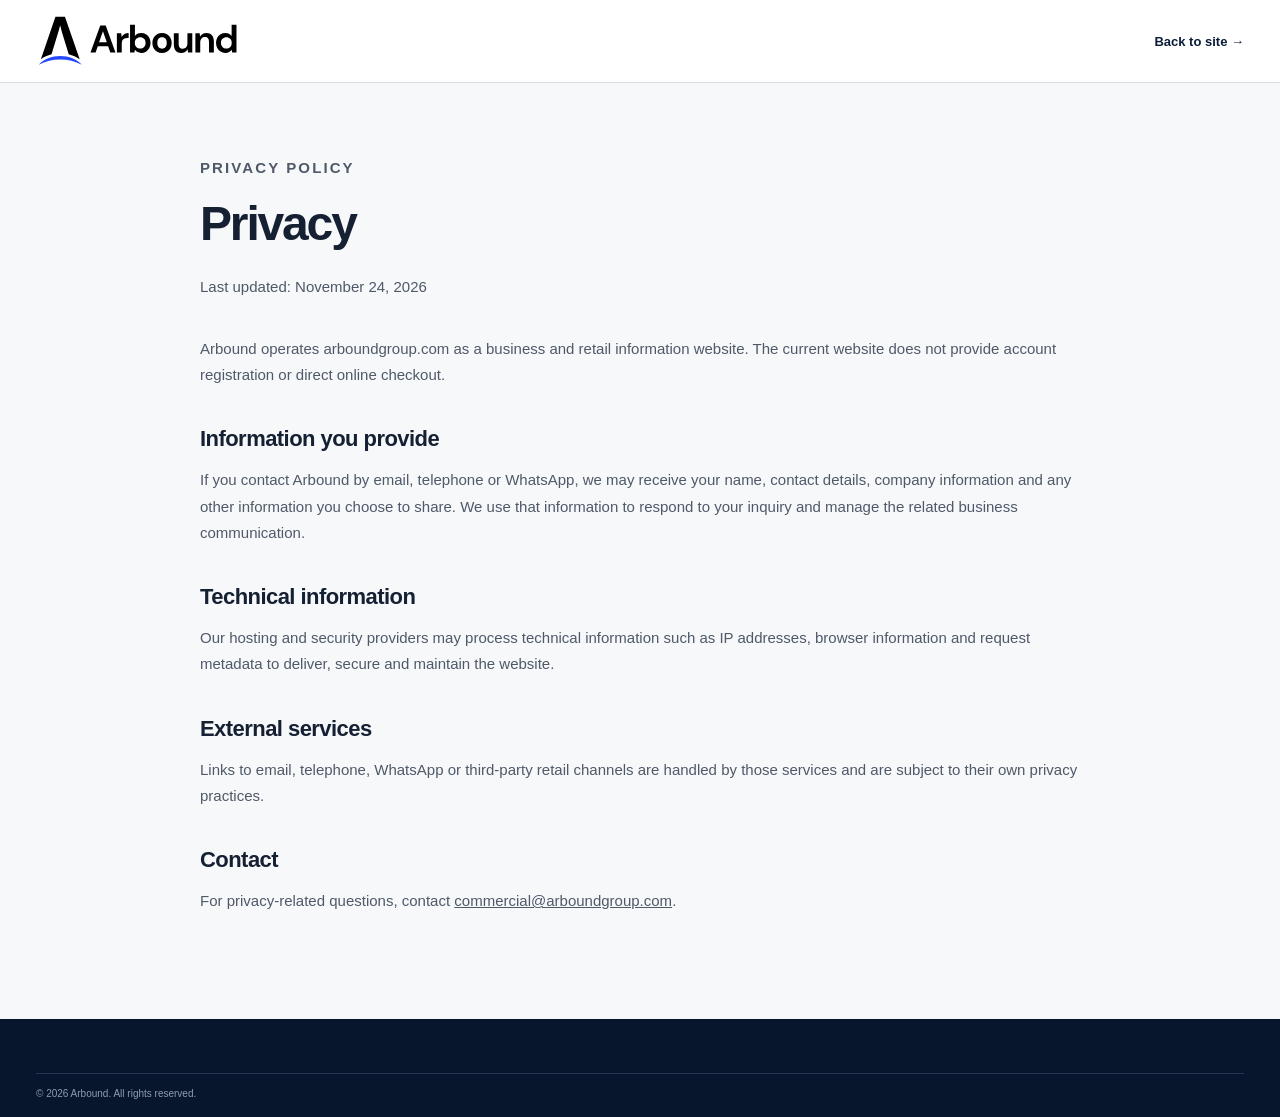
==== commit 39fc32f1: "Update privacy page for retail website" ====
--- a/privacy.html
+++ b/privacy.html
@@ -1,2 +1,37 @@
-<!DOCTYPE html>
-<html lang="en"><head><meta charset="utf-8"/><meta content="width=device-width,initial-scale=1" name="viewport"/><meta content="noindex,nofollow" name="robots"/><meta content="#000000" name="theme-color"/><title>Privacy — Arbound</title><link href="assets/favicon.svg" rel="icon" type="image/svg+xml"/><link href="styles.css" rel="stylesheet"/></head><body><a class="skip-link" href="#main">Skip to content</a><header class="site-header"><div class="shell header-inner"><a aria-label="Arbound, back to top" class="wordmark" href="index.html"><img alt="Arbound" height="50" src="assets/logo-horizontal-light-blue.svg" width="192"/></a><a class="header-cta" href="index.html">Back to site ↗</a></div></header><main class="shell legal-main" id="main"><span class="section-index">POLICY / DRAFT</span><h1>Privacy</h1><div class="draft-notice"><strong>PRE-LAUNCH DRAFT.</strong> Review the actual hosting, analytics and data-handling configuration before making this page public. Remove this notice and the noindex tag at launch if the policy is approved.</div><p>Arbound LLC operates arboundgroup.com as a corporate information website. The contact links on this site open your email or telephone application; the website itself does not include a contact form, account registration or online checkout.</p><h2>Information you provide</h2><p>If you contact us by email or telephone, we may receive your name, company, contact details and other information you choose to share. We use that information to respond to your inquiry and evaluate potential commercial relationships.</p><h2>Technical information</h2><p>Our hosting and security providers may process technical information, such as IP addresses and request metadata, to deliver and protect the website. The current website code does not install advertising trackers or analytics scripts.</p><h2>External services</h2><p>Links that open email or telephone applications are handled by your device and service providers, which have their own privacy practices.</p><h2>Contact</h2><p>For privacy-related inquiries, contact <a href="mailto:commercial@arboundgroup.com" style="text-decoration:underline">commercial@arboundgroup.com</a>.</p><p style="font-size:12px;margin-top:55px">Arbound LLC · Wyoming, United States</p></main><footer class="site-footer"><div class="shell footer-bottom"><span>© Arbound LLC</span><a href="index.html">Back to site ↗</a></div></footer></body></html>
+<!doctype html>
+<html lang="en">
+<head>
+  <meta charset="utf-8">
+  <meta name="viewport" content="width=device-width, initial-scale=1, viewport-fit=cover">
+  <meta name="theme-color" content="#ffffff">
+  <title>Privacy — Arbound</title>
+  <link rel="icon" type="image/svg+xml" href="assets/favicon.svg">
+  <link rel="stylesheet" href="styles.css">
+</head>
+<body class="legal-page">
+  <header class="legal-header">
+    <div class="wrap header-inner">
+      <a class="brand" href="index.html" aria-label="Arbound home"><img src="assets/logo-horizontal-dark-blue.svg" alt="Arbound" width="210" height="56"></a>
+      <a class="back-link" href="index.html">Back to site →</a>
+    </div>
+  </header>
+  <main class="legal-main">
+    <p class="eyebrow">Privacy policy</p>
+    <h1>Privacy</h1>
+    <p class="legal-meta">Last updated: November 24, 2026</p>
+    
+<p>Arbound operates arboundgroup.com as a business and retail information website. The current website does not provide account registration or direct online checkout.</p>
+<h2>Information you provide</h2>
+<p>If you contact Arbound by email, telephone or WhatsApp, we may receive your name, contact details, company information and any other information you choose to share. We use that information to respond to your inquiry and manage the related business communication.</p>
+<h2>Technical information</h2>
+<p>Our hosting and security providers may process technical information such as IP addresses, browser information and request metadata to deliver, secure and maintain the website.</p>
+<h2>External services</h2>
+<p>Links to email, telephone, WhatsApp or third-party retail channels are handled by those services and are subject to their own privacy practices.</p>
+<h2>Contact</h2>
+<p>For privacy-related questions, contact <a href="mailto:commercial@arboundgroup.com">commercial@arboundgroup.com</a>.</p>
+  </main>
+  <footer class="site-footer">
+    <div class="wrap footer-bottom"><span>© 2026 Arbound. All rights reserved.</span></div>
+  </footer>
+</body>
+</html>
--- a/styles.css
+++ b/styles.css
@@ -1,307 +1,477 @@
-/* Arbound / WEB 02 — brandbook palette, exact solid swatches.
-   The font family references the licensed face only if installed locally.
-   No third-party font files or external trackers are bundled. */
 :root{
-  --black:#000000; --white:#ffffff;
-  --gray-1:#666666; --gray-2:#b3b3b3; --gray-3:#cccccc;
-  --blue-1:#2448ff; --blue-2:#4569ff; --blue-3:#668bff;
-  --blue-4:#99b6ff; --blue-5:#cadcff;
-  --paper:var(--white); --surface:var(--white);
-  --ink:var(--black); --muted:var(--gray-1); --line:var(--gray-3);
-  --shell:1400px;
-  --font:Arial,Helvetica,-apple-system,BlinkMacSystemFont,"Segoe UI",sans-serif;
-}
-*,*::before,*::after{box-sizing:border-box}
-html{scroll-behavior:smooth;scroll-padding-top:100px}
-body{margin:0;background:var(--white);color:var(--black);font-family:var(--font);font-weight:400;-webkit-font-smoothing:antialiased;overflow-x:hidden}
-body,button{font-synthesis:weight}
-img,svg{display:block;max-width:100%}
+  --navy:#0b1d3a;
+  --blue:#2448ff;
+  --blue-soft:#dfe6ff;
+  --ink:#152033;
+  --muted:#667085;
+  --line:#d9dde5;
+  --paper:#ffffff;
+  --soft:#f6f7f9;
+  --max:1440px;
+}
+*{box-sizing:border-box}
+html{scroll-behavior:smooth;scroll-padding-top:82px}
+body{
+  margin:0;
+  font-family:Arial,Helvetica,sans-serif;
+  color:var(--ink);
+  background:var(--paper);
+  -webkit-font-smoothing:antialiased;
+}
+img{display:block;max-width:100%}
 a{color:inherit;text-decoration:none}
-button{font:inherit}
-::selection{background:var(--blue-5);color:var(--black)}
-.shell{width:calc(100% - 112px);max-width:var(--shell);margin-inline:auto}
-.skip-link{position:fixed;z-index:300;top:-100px;left:20px;background:var(--white);color:var(--black);padding:12px 18px;border:2px solid var(--blue-1)}
-.skip-link:focus{top:12px}
-:focus-visible{outline:2px solid var(--blue-2);outline-offset:5px}
-
-/* MENU — official white + brand blue horizontal mark on solid black. */
-.topline{height:3px;background:var(--black)}
-.topline span{display:block;height:100%;width:10%;background:var(--blue-1)}
-.site-header{position:sticky;top:0;z-index:100;background:var(--black);color:var(--white);border-bottom:1px solid var(--gray-1)}
-.header-inner{height:88px;display:flex;align-items:center;gap:40px}
-.wordmark,.footer-wordmark{display:inline-flex;flex:none;align-items:center;min-width:0}
-.wordmark img{width:192px;height:auto}
-.primary-nav{display:flex;gap:31px;align-items:center;margin-left:auto}
-.primary-nav a{font-size:12px;font-weight:700;letter-spacing:.035em;white-space:nowrap;transition:color .25s ease}
-.primary-nav a:hover,.primary-nav a:focus-visible{color:var(--blue-4)}
-.header-cta{font-size:11px;font-weight:750;letter-spacing:.04em;text-transform:uppercase;border:1px solid var(--blue-2);padding:15px 18px;white-space:nowrap;transition:background .25s ease,color .25s ease;margin-left:0}
-.header-cta:hover,.header-cta:focus-visible{background:var(--blue-1);border-color:var(--blue-1);color:var(--white)}
-.header-cta span{color:var(--blue-3);margin-left:20px;font-size:17px;font-weight:400}
-.header-cta:hover span{color:var(--white)}
-.nav-toggle{display:none}
-
-/* HERO */
-.hero{background:var(--white);overflow:hidden}
-.hero-shell{display:grid;grid-template-columns:1.15fr .85fr;align-items:center;gap:44px;min-height:740px}
-.hero-copy{position:relative;padding-block:104px 72px;z-index:1}
-.eyebrow,.small-label,.section-index,.rail-note,.card-foot,.contact-detail>span,.footer-location>span{font-size:10px;font-weight:800;letter-spacing:.15em}
-.eyebrow{display:flex;align-items:center;gap:12px;color:var(--gray-1)}
-.eyebrow-mark{display:block;flex:none;background:var(--blue-1);width:7px;height:7px}
-.eyebrow-slash{color:var(--blue-1);margin-inline:4px}
-h1,h2,h3,p{margin-top:0}
-.hero h1{font-size:clamp(50px,5.35vw,84px);line-height:1.055;letter-spacing:-.068em;font-weight:780;margin:32px 0 34px;white-space:nowrap}
-.hero h1 em,.statement h2 em{font-style:normal;color:var(--blue-1)}
-.period{color:var(--blue-1)}
-.hero-description{font-size:17px;line-height:1.75;max-width:520px;color:var(--gray-1);margin:0}
-.hero-actions{display:flex;align-items:center;gap:35px;margin-top:40px}
-.button{min-height:56px;padding:0 22px;display:inline-flex;gap:42px;align-items:center;justify-content:space-between;font-size:11px;font-weight:760;letter-spacing:.07em;text-transform:uppercase;white-space:nowrap;transition:transform .25s ease,background .25s ease,color .25s ease}
-.button:hover{transform:translateY(-3px)}
-.button span{font-size:19px;line-height:1;font-weight:400;color:var(--blue-3)}
-.button-dark{background:var(--black);color:var(--white)}
-.button-dark:hover{background:var(--blue-1)}
-.button-dark:hover span{color:var(--white)}
-.button-light{background:var(--white);color:var(--black);margin-top:29px}
-.button-light:hover{background:var(--blue-5)}
-.button-light span{color:var(--blue-1)}
-.text-link{font-size:11px;font-weight:800;text-transform:uppercase;letter-spacing:.04em;border-bottom:1px solid var(--black);padding-bottom:10px;white-space:nowrap}
-.text-link span{color:var(--blue-1);font-size:18px;margin-left:12px}
-.hero-visual{position:relative;align-self:stretch;display:flex;align-items:center;justify-content:center;min-width:0;padding:32px 0 42px}
-.hero-visual>svg{width:min(100%,590px);max-height:625px}
-.visual-coordinate{position:absolute;font-size:10px;font-weight:740;letter-spacing:.14em;color:var(--gray-1)}
-.visual-coordinate-top{top:57px;right:0}
-.visual-coordinate-bottom{bottom:50px;right:0;display:flex;gap:11px;align-items:center}
-.visual-coordinate-bottom span{width:21px;height:1px;background:var(--blue-1)}
-.hero-bottom{min-height:70px;display:flex;align-items:center;justify-content:space-between;border-top:1px solid var(--gray-3);font-size:10px;font-weight:790;letter-spacing:.14em;color:var(--gray-1)}
-.hero-bottom .divide{color:var(--blue-1);margin:0 8px}
-.scroll-indicator span{color:var(--blue-1);font-size:18px;margin-left:15px}
-.path-draw{stroke-dasharray:650;stroke-dashoffset:0}
-.js-motion .path-draw{stroke-dashoffset:650;animation:hero-route 2.4s .35s cubic-bezier(.2,.75,.2,1) forwards}
-.pulse{transform-origin:400px 150px;animation:node-pulse 3.8s ease-in-out infinite}
-
-/* STRUCTURE AND ANIMATED RULES */
-.section{padding:138px 0}
-.section-grid,.section-heading,.principles-heading{display:grid;grid-template-columns:208px 1fr;gap:65px}
-.section-rail{display:flex;flex-direction:column;align-items:flex-start}
-.section-index{color:var(--blue-1);white-space:nowrap}
-.rail-line{width:1px;height:130px;background:var(--gray-3);margin:27px 0 23px 5px;position:relative}
-.rail-line::after{content:"";position:absolute;inset:0;background:var(--blue-1);transform-origin:bottom center;transform:scaleY(1)}
-.js-motion .rail-line::after{transform:scaleY(0);transition:transform 1.3s cubic-bezier(.15,.8,.2,1)}
-.js-motion .rail-line.is-visible::after{transform:scaleY(1)}
-.rail-note{writing-mode:vertical-rl;transform:rotate(180deg);color:var(--gray-2)}
-.display-title{font-size:clamp(38px,4.2vw,66px);line-height:1.13;letter-spacing:-.063em;font-weight:770;margin:0}
-.display-title span{color:var(--gray-1)}
-[data-line="horizontal"]{position:relative}
-[data-line="horizontal"]::before{content:"";position:absolute;left:0;right:0;top:0;height:1px;background:var(--blue-1);transform:scaleX(1);transform-origin:left center;pointer-events:none}
-.js-motion [data-line="horizontal"]::before{transform:scaleX(0);transition:transform 1.25s cubic-bezier(.15,.8,.2,1)}
-.js-motion [data-line="horizontal"].is-visible::before{transform:scaleX(1)}
-
-/* ABOUT + photography */
-.about-grid{display:grid;grid-template-columns:1fr 1fr;gap:10%;margin-top:61px}
-.lead-copy{font-size:24px;line-height:1.36;letter-spacing:-.035em;max-width:420px;margin:0}
-.support-copy{font-size:15px;line-height:1.85;color:var(--gray-1);max-width:460px;margin:0}
-.photo-duo{display:grid;grid-template-columns:1.4fr .85fr;gap:16px;height:340px;margin-top:70px}
-.photo-slot{position:relative;overflow:hidden;margin:0;background:var(--gray-3);min-height:0;isolation:isolate}
-.photo-slot-tall{background:var(--gray-2)}
-.photo-slot-image .slot-media{position:absolute;inset:0;width:100%;height:100%;object-fit:cover;filter:grayscale(1) contrast(1.08) brightness(.92);transform:scale(1.02)}
-.photo-slot-wide .slot-media{object-position:center center}
-.photo-slot-tall .slot-media{object-position:45% 18%}
-.photo-slot-image::before{content:"";position:absolute;inset:0;background:linear-gradient(180deg,rgba(0,0,0,.08),rgba(0,0,0,.38));z-index:0}
-.photo-slot-badge{position:absolute;top:22px;left:22px;z-index:2;display:inline-flex;align-items:center;gap:10px;min-height:28px;padding:0 12px;background:rgba(0,0,0,.72);border:1px solid rgba(255,255,255,.16);font-size:9px;font-weight:750;letter-spacing:.14em;text-transform:uppercase;color:var(--white)}
-.photo-slot-badge::before{content:"";width:6px;height:6px;background:var(--blue-1);display:block;flex:none}
-.photo-slot-art{position:absolute;inset:0;background:linear-gradient(128deg,transparent 28%,rgba(255,255,255,.2) 28.06%,transparent 28.3%,transparent 63%,rgba(255,255,255,.16) 63.1%,transparent 63.3%);opacity:.82;z-index:1}
-.photo-slot::after{content:"";position:absolute;inset:16px;border:1px solid rgba(255,255,255,.6);pointer-events:none}
-.photo-slot figcaption{position:absolute;left:30px;right:30px;bottom:30px;display:flex;justify-content:space-between;align-items:end;gap:14px;font-size:9px;line-height:1.4;font-weight:800;letter-spacing:.14em;color:var(--white);z-index:2;text-shadow:0 1px 1px rgba(0,0,0,.4)}
-.photo-slot-tall figcaption{display:block}
-.photo-slot-tall figcaption span{display:block;margin-top:8px}
-.photo-cross{width:21px;height:21px;display:block;position:absolute}
-.photo-cross::before,.photo-cross::after{content:"";position:absolute;background:rgba(102,139,255,.92)}
-.photo-cross::before{width:21px;height:1px;left:0;top:10px}
-.photo-cross::after{width:1px;height:21px;top:0;left:10px}
-.photo-cross-a{left:50%;top:43%;opacity:.7}
-.photo-cross-b{right:10%;top:14%;opacity:.4}
-.definition-strip{display:grid;grid-template-columns:repeat(3,minmax(0,1fr));margin-top:65px;border-bottom:1px solid var(--gray-3)}
-.definition-strip>div{padding:25px 10px 30px 0}
-.definition-strip>div+div{border-left:1px solid var(--gray-3);padding-left:34px}
-.definition-strip span{display:block;font-size:10px;letter-spacing:.12em;font-weight:750;color:var(--gray-1);margin-bottom:20px}
-.definition-strip b{font-size:18px;font-weight:750;letter-spacing:-.035em}
-
-/* WHAT WE DO */
-.expertise-section{background:var(--surface);border-top:1px solid var(--gray-3)}
-.section-heading{align-items:start;margin-bottom:76px}
-.section-heading p{font-size:16px;line-height:1.75;color:var(--gray-1);max-width:500px;margin:30px 0 0}
-.expertise-grid{display:grid;grid-template-columns:repeat(3,minmax(0,1fr));border-bottom:1px solid var(--gray-2)}
-.expertise-card{padding:27px 37px 30px 0;display:flex;flex-direction:column;justify-content:space-between;min-height:348px}
-.expertise-card+.expertise-card{border-left:1px solid var(--gray-2);padding-left:38px}
-.card-top{display:flex;justify-content:space-between;align-items:center;color:var(--blue-1)}
-.card-top>span:first-child{font-size:11px;letter-spacing:.14em;font-weight:800}
-.card-plus{font-size:44px;font-weight:200;line-height:.9;color:var(--blue-1)}
-.expertise-card h3{font-size:25px;line-height:1.16;letter-spacing:-.045em;max-width:310px;margin:0 0 18px}
-.expertise-card p{font-size:14px;line-height:1.8;color:var(--gray-1);max-width:340px;margin:0}
-.card-foot{font-size:9px;letter-spacing:.14em;color:var(--gray-1);margin-top:40px}
-
-/* SUPPLIERS — exact geometric alignment is guaranteed by one SVG coordinate system. */
-.suppliers-section{position:relative;overflow:hidden;color:var(--white);background:var(--black)}
-.suppliers-grid-overlay{position:absolute;inset:0;pointer-events:none;opacity:.20;background-image:linear-gradient(to right,var(--gray-1) 1px,transparent 1px),linear-gradient(to bottom,var(--gray-1) 1px,transparent 1px);background-size:105px 105px;mask-image:linear-gradient(to right,transparent,#000)}
-.suppliers-layout{position:relative;display:grid;grid-template-columns:.76fr 1fr;gap:11%;min-height:470px}
-.section-index-light{color:var(--blue-4)}
-.suppliers-left{display:flex;flex-direction:column;justify-content:space-between}
-.supplier-graphic{position:relative;width:100%;max-width:520px;align-self:end;margin-top:70px}
-.supplier-graphic svg{width:100%;overflow:visible}
-.sg-caption{display:block;margin-top:10px;color:var(--gray-2);font-size:10px;letter-spacing:.14em;font-weight:750}
-.supplier-path{transition:stroke-dashoffset 1.75s cubic-bezier(.18,.8,.2,1)}
-.supplier-ping{transform-origin:475px 42px;animation:node-pulse 4s ease-in-out infinite}
-.suppliers-right{padding:12px 0 15px}
-.small-label{color:var(--gray-2)}
-.suppliers-right h2{font-size:clamp(48px,5vw,77px);letter-spacing:-.065em;line-height:1.1;font-weight:750;margin:28px 0 47px}
-.suppliers-right>p{font-size:15px;line-height:1.85;color:var(--gray-2);max-width:650px;margin:0 0 24px}
-.suppliers-right>.supplier-lead{font-size:24px;line-height:1.5;color:var(--white);letter-spacing:-.025em}
-
-/* PRINCIPLES */
-.principles-heading{align-items:start}
-.principles-heading>p{grid-column:2;max-width:520px;font-size:16px;line-height:1.75;color:var(--gray-1);margin:4px 0 55px}
-.principles-list{list-style:none;margin:0;padding:0}
-.principles-list li{display:grid;grid-template-columns:110px 1fr .8fr 25px;gap:15px;align-items:center;min-height:100px;border-bottom:1px solid var(--gray-3);font-size:23px;font-weight:700;letter-spacing:-.04em}
-.principle-number{color:var(--blue-1);font-size:11px;letter-spacing:.12em;font-weight:810}
-.principle-detail{font-size:13px;letter-spacing:0;font-weight:400;color:var(--gray-1)}
-.principle-mark{color:var(--blue-1);font-size:21px;font-weight:400}
-
-/* MOVING EDITORIAL BAND: three slow layers + drifting trajectories.
-   Empty media slot reserved for eventual real footage / photography. */
-.statement{position:relative;isolation:isolate;overflow:hidden;background:var(--black);color:var(--white);padding:114px 0 125px}
-.statement-media{position:absolute;inset:0;z-index:-1;overflow:hidden;pointer-events:none;background:linear-gradient(180deg,rgba(255,255,255,.015),rgba(255,255,255,0) 26%,rgba(255,255,255,.018) 100%)}
-.statement-media::before{content:"";position:absolute;top:-14%;left:-42%;width:38%;height:130%;background:linear-gradient(90deg,rgba(36,72,255,0),rgba(102,139,255,.18) 20%,rgba(202,220,255,.5) 48%,rgba(102,139,255,.18) 76%,rgba(36,72,255,0));filter:blur(22px);mix-blend-mode:screen;opacity:.9;animation:glow-sweep 8s linear infinite}
-.statement-media::after{content:"";position:absolute;inset:0;background:linear-gradient(90deg,rgba(0,0,0,.88),rgba(0,0,0,.52) 55%,rgba(0,0,0,.74))}
-.statement-media-plane{position:absolute;width:75%;height:180%;top:-35%;transform:skew(-18deg);opacity:.48;will-change:transform}
-.statement-media-plane-a{left:-28%;background:linear-gradient(120deg,transparent 20%,rgba(255,255,255,.12) 39%,transparent 40%,transparent 72%,rgba(102,139,255,.9) 72.2%,transparent 72.5%);animation:plane-cross-a 23s linear infinite alternate}
-.statement-media-plane-b{left:50%;background:linear-gradient(80deg,transparent 15%,rgba(69,105,255,.9) 16%,transparent 17%,transparent 47%,rgba(255,255,255,.14) 48%,transparent 49%);animation:plane-cross-b 29s linear infinite alternate}
-.statement-media-plane-c{left:27%;background:repeating-linear-gradient(90deg,transparent 0,transparent 104px,rgba(255,255,255,.18) 105px,transparent 106px);opacity:.2;animation:plane-cross-c 33s linear infinite alternate}
-.statement-trails{position:absolute;inset:-8%;width:116%;height:116%;opacity:.9;animation:trails-drift 18s ease-in-out infinite alternate}
-.statement-media-note{position:absolute;right:var(--section-right,5%);bottom:20px;font-size:9px;letter-spacing:.14em;color:var(--gray-2);opacity:.88;z-index:1}
-.statement-inner{position:relative;display:grid;grid-template-columns:190px 1fr 155px;align-items:start;gap:35px}
-.statement-inner>span{font-size:10px;font-weight:785;letter-spacing:.14em;color:var(--gray-3);margin-top:14px}
-.statement-inner>span:last-child{text-align:right}
-.statement h2{font-size:clamp(37px,4.1vw,66px);line-height:1.16;letter-spacing:-.06em;font-weight:760;margin:0;min-width:400px}
-.statement h2 em{color:var(--blue-3)}
-
-/* CONTACT */
-.contact-layout{display:grid;grid-template-columns:1fr .7fr;gap:13%;align-items:start}
-.contact-heading h2{margin:31px 0}
-.contact-heading>p{font-size:16px;line-height:1.8;color:var(--gray-1);max-width:465px}
-.contact-button{margin-top:30px}
-.contact-details{border-bottom:1px solid var(--gray-3)}
-.contact-detail{padding:27px 0 29px;border-bottom:1px solid var(--gray-3)}
-.contact-detail:last-child{border-bottom:0}
-.contact-detail>span{display:block;color:var(--gray-1);margin-bottom:13px}
-.contact-detail>strong,.contact-detail>a{font-size:21px;line-height:1.35;font-weight:740;letter-spacing:-.035em;overflow-wrap:anywhere}
-.contact-detail>a:hover{color:var(--blue-1)}
-.contact-detail p{font-size:13px;color:var(--gray-1);margin:8px 0 0}
-
-/* FOOTER + PRIVACY */
-.site-footer{background:var(--black);color:var(--white);padding:76px 0 0}
-.footer-main{display:grid;grid-template-columns:1fr 1fr 1fr;gap:46px;padding-bottom:82px}
-.footer-wordmark img{width:235px;height:auto}
-.footer-main p{font-size:13px;line-height:1.8;color:var(--gray-2)}
-.footer-menu{display:grid;grid-template-columns:1fr 1fr;gap:20px;align-content:start;padding-top:8px}
-.footer-menu a{font-size:12px;color:var(--gray-3);transition:color .2s}
-.footer-menu a:hover,.footer-location a:hover{color:var(--blue-4)}
-.footer-location{position:relative}
-.footer-location>span{color:var(--gray-2);font-size:10px}
-.footer-location>p{font-size:16px;margin:14px 0 36px;color:var(--white)}
-.footer-location>a{font-size:13px;color:var(--gray-2)}
-.footer-monogram{width:35px;height:auto;opacity:.85;margin-top:33px}
-.footer-bottom{min-height:72px;border-top:1px solid var(--gray-1);display:flex;justify-content:space-between;align-items:center;gap:20px;font-size:10px;letter-spacing:.09em;color:var(--gray-2)}
-.footer-bottom a:hover{color:var(--white)}
-.legal-main{max-width:880px;padding:96px 0 140px}
-.legal-main h1{font-size:clamp(44px,6vw,72px);letter-spacing:-.06em;margin:22px 0 35px}
-.legal-main h2{font-size:21px;letter-spacing:-.025em;margin:36px 0 12px}
-.legal-main p{line-height:1.85;color:var(--gray-1);max-width:740px}
-.legal-main a{color:var(--blue-1);text-decoration:underline}
-.draft-notice{border:1px solid var(--blue-1);background:var(--blue-5);padding:18px 21px;font-size:13px;line-height:1.65;margin:18px 0 45px}
-.legal-main .draft-note{font-size:12px;margin-top:55px}
-
-/* Varied scroll choreography. Default: content visible without JS. */
-[data-reveal]{opacity:1;transform:none;filter:none;clip-path:none}
-.js-motion [data-reveal]{opacity:0;transition-property:opacity,transform,filter,clip-path;transition-duration:850ms;transition-timing-function:cubic-bezier(.18,.75,.2,1);transition-delay:var(--reveal-delay,0ms)}
-.js-motion [data-reveal="rise"]{transform:translate3d(0,37px,0)}
-.js-motion [data-reveal="from-left"]{transform:translate3d(-43px,0,0)}
-.js-motion [data-reveal="from-right"]{transform:translate3d(43px,0,0)}
-.js-motion [data-reveal="scale"]{transform:scale(.965)}
-.js-motion [data-reveal="focus"]{transform:scale(1.022);filter:blur(7px)}
-.js-motion [data-reveal="clip-up"]{transform:translateY(13px);clip-path:inset(15% 0 0 0)}
-.js-motion [data-reveal].is-visible{opacity:1;transform:none;filter:none;clip-path:inset(0 0 0 0)}
-@keyframes hero-route{to{stroke-dashoffset:0}}
-@keyframes node-pulse{0%,100%{opacity:.15;transform:scale(1)}50%{opacity:.5;transform:scale(1.26)}}
-@keyframes plane-cross-a{from{transform:skew(-18deg) translateX(-7%)}to{transform:skew(-18deg) translateX(23%)}}
-@keyframes plane-cross-b{from{transform:skew(-18deg) translateX(12%)}to{transform:skew(-18deg) translateX(-22%)}}
-@keyframes plane-cross-c{from{transform:skew(-18deg) translateX(-10%)}to{transform:skew(-18deg) translateX(19%)}}
-@keyframes trails-drift{from{transform:translate3d(-5%,4%,0)}to{transform:translate3d(5%,-4%,0)}}
-@keyframes glow-sweep{from{transform:translateX(0)}to{transform:translateX(390%)}}
-
-/* Progressive disclosure on smaller screens. */
-@media(min-width:1600px){.hero-shell{min-height:805px}.hero h1{font-size:clamp(50px,5.35vw,84px);line-height:1.055;letter-spacing:-.068em;font-weight:780;margin:32px 0 34px;white-space:nowrap}}
-@media(max-width:1160px){
- .shell{width:calc(100% - 76px)}.header-inner{gap:22px}.primary-nav{gap:18px}
- .hero-shell{gap:12px;grid-template-columns:1.14fr .86fr;min-height:635px}.hero h1{font-size:clamp(50px,5.35vw,84px);line-height:1.055;letter-spacing:-.068em;font-weight:780;margin:32px 0 34px;white-space:nowrap}
- .section-grid,.section-heading,.principles-heading{grid-template-columns:158px 1fr;gap:45px}
- .suppliers-layout{gap:8%}.expertise-card{padding-right:22px}.expertise-card+.expertise-card{padding-left:24px}
- .statement-inner{grid-template-columns:135px 1fr 112px;gap:24px}
-}
-@media(max-width:880px){
- html{scroll-padding-top:80px}.shell{width:calc(100% - 50px)}
- .header-inner{height:75px}.wordmark img{width:164px}
- .header-cta{font-size:11px;font-weight:750;letter-spacing:.04em;text-transform:uppercase;border:1px solid var(--blue-2);padding:15px 18px;white-space:nowrap;transition:background .25s ease,color .25s ease;margin-left:0}.nav-toggle{display:flex;flex-direction:column;gap:6px;align-items:center;justify-content:center;width:44px;height:44px;order:3;background:transparent;border:1px solid var(--gray-1);cursor:pointer}
- .nav-toggle span{display:block;width:20px;height:1.5px;background:var(--white);transition:transform .2s}
- .nav-toggle[aria-expanded="true"] span:first-child{transform:translateY(4px) rotate(45deg)}
- .nav-toggle[aria-expanded="true"] span:last-child{transform:translateY(-4px) rotate(-45deg)}
- .primary-nav{display:none;position:absolute;top:75px;left:0;right:0;background:var(--black);border-bottom:1px solid var(--gray-1);padding:18px 25px 28px;flex-direction:column;align-items:stretch;gap:0;box-shadow:0 19px 22px rgba(0,0,0,.2)}
- .primary-nav.is-open{display:flex}.primary-nav a{font-size:12px;font-weight:700;letter-spacing:.035em;white-space:nowrap;transition:color .25s ease}
- .hero-shell{grid-template-columns:1fr;gap:0;min-height:0}.hero-copy{padding:84px 0 35px}.hero h1{font-size:clamp(50px,5.35vw,84px);line-height:1.055;letter-spacing:-.068em;font-weight:780;margin:32px 0 34px;white-space:nowrap}
- .hero-visual{max-height:430px;padding:0;margin-top:0}.hero-visual>svg{width:min(82%,520px);max-height:430px}.visual-coordinate-top{top:14px}.visual-coordinate-bottom{bottom:10px}
- .section{padding:100px 0}.section-grid,.section-heading,.principles-heading{grid-template-columns:1fr;gap:29px}
- .section-rail{flex-direction:row;align-items:center}.rail-line,.rail-note{display:none}
- .about-grid{margin-top:42px}.photo-duo{margin-top:54px;height:310px}
- .section-heading{margin-bottom:50px}.expertise-card{min-height:330px}.expertise-card h3{font-size:25px;line-height:1.16;letter-spacing:-.045em;max-width:310px;margin:0 0 18px}
- .suppliers-layout{grid-template-columns:1fr;gap:25px}.supplier-graphic{max-width:360px;margin-top:35px;align-self:start}
- .suppliers-right h2{font-size:clamp(48px,5vw,77px);letter-spacing:-.065em;line-height:1.1;font-weight:750;margin:28px 0 47px}.principles-heading>p{grid-column:1;margin:0 0 22px}
- .principles-list li{display:grid;grid-template-columns:110px 1fr .8fr 25px;gap:15px;align-items:center;min-height:100px;border-bottom:1px solid var(--gray-3);font-size:23px;font-weight:700;letter-spacing:-.04em}.principle-detail{font-size:13px;letter-spacing:0;font-weight:400;color:var(--gray-1)}
- .statement{padding:100px 0 110px}.statement-inner{grid-template-columns:1fr;gap:25px}.statement-inner>span:last-child{text-align:left}
- .contact-layout{gap:9%}.contact-detail>a,.contact-detail>strong{font-size:18px}
-}
-@media(max-width:620px){
- .shell{width:calc(100% - 42px)}.site-header .wordmark img{width:160px}.header-cta{font-size:11px;font-weight:750;letter-spacing:.04em;text-transform:uppercase;border:1px solid var(--blue-2);padding:15px 18px;white-space:nowrap;transition:background .25s ease,color .25s ease;margin-left:0}
- .hero-copy{padding:69px 0 30px}.eyebrow{font-size:9px;gap:8px}.hero h1{font-size:clamp(50px,5.35vw,84px);line-height:1.055;letter-spacing:-.068em;font-weight:780;margin:32px 0 34px;white-space:nowrap}
- .hero h1 br{display:none}.hero-description{font-size:17px;line-height:1.75;max-width:520px;color:var(--gray-1);margin:0}.hero-actions{flex-direction:column;align-items:flex-start;gap:26px;margin-top:34px}
- .hero-visual{height:304px}.hero-visual>svg{width:100%;height:290px}.visual-coordinate-top{top:0}.visual-coordinate-bottom{font-size:8px;bottom:0}
- .hero-bottom{min-height:61px;font-size:9px}.scroll-indicator{display:none}
- .section{padding:77px 0}.display-title{font-size:clamp(38px,4.2vw,66px);line-height:1.13;letter-spacing:-.063em;font-weight:770;margin:0}
- .about-grid{grid-template-columns:1fr;gap:24px;margin-top:31px}.lead-copy{font-size:24px;line-height:1.36;letter-spacing:-.035em;max-width:420px;margin:0}.support-copy{font-size:15px;line-height:1.85;color:var(--gray-1);max-width:460px;margin:0}
- .photo-duo{height:auto;grid-template-columns:1fr;gap:14px;margin-top:44px}.photo-slot-wide{height:250px}.photo-slot-tall{height:160px}.photo-slot figcaption{left:24px;right:24px;bottom:25px;display:block}.photo-slot figcaption span{display:block;margin-top:7px}
- .definition-strip{grid-template-columns:1fr;margin-top:51px}.definition-strip>div{padding:19px 0}.definition-strip>div+div{padding-left:0;border-left:0;border-top:1px solid var(--gray-3)}.definition-strip span{margin-bottom:10px}.definition-strip b{font-size:18px;font-weight:750;letter-spacing:-.035em}
- .section-heading p{font-size:16px;line-height:1.75;color:var(--gray-1);max-width:500px;margin:30px 0 0}.expertise-grid{grid-template-columns:1fr}.expertise-card{min-height:290px;padding:22px 0 27px}.expertise-card+.expertise-card{border-left:0;border-top:1px solid var(--gray-2);padding-left:0}.expertise-card h3{font-size:25px;line-height:1.16;letter-spacing:-.045em;max-width:310px;margin:0 0 18px}
- .suppliers-right h2{font-size:clamp(48px,5vw,77px);letter-spacing:-.065em;line-height:1.1;font-weight:750;margin:28px 0 47px}.suppliers-right>.supplier-lead{font-size:24px;line-height:1.5;color:var(--white);letter-spacing:-.025em}.suppliers-right>p{font-size:15px;line-height:1.85;color:var(--gray-2);max-width:650px;margin:0 0 24px}.supplier-graphic{margin-top:20px;max-width:100%}
- .principles-list li{display:grid;grid-template-columns:110px 1fr .8fr 25px;gap:15px;align-items:center;min-height:100px;border-bottom:1px solid var(--gray-3);font-size:23px;font-weight:700;letter-spacing:-.04em}
- .statement{padding:80px 0 92px}.statement h2{font-size:clamp(37px,4.1vw,66px);line-height:1.16;letter-spacing:-.06em;font-weight:760;margin:0;min-width:400px}.statement-media-note{font-size:8px}
- .contact-layout{grid-template-columns:1fr;gap:60px}.contact-heading h2{margin:22px 0}
- .footer-main{grid-template-columns:1fr;gap:43px;padding-bottom:57px}.footer-wordmark img{width:200px}.footer-menu{max-width:310px}
- .footer-bottom{flex-wrap:wrap;padding:21px 0;font-size:9px}.footer-bottom>span:nth-child(2){display:none}
-}
-@media(prefers-reduced-motion:reduce){
- html{scroll-behavior:auto}
- *,*::before,*::after{animation:none!important;transition:none!important}
- .js-motion [data-reveal]{opacity:1;transform:none;filter:none;clip-path:none}
- .js-motion [data-line]::before,.js-motion .rail-line::after{transform:scale(1)}
- .js-motion [data-draw-path]{stroke-dashoffset:0!important}
- .path-draw{stroke-dashoffset:0!important}
-}
-/* Individually drawn separators: vertical bottom -> top, horizontal left -> right. */
-.definition-strip>div+div,.expertise-card+.expertise-card{border-left:0;position:relative}
-.definition-strip>div+div::after,.expertise-card+.expertise-card::after{content:"";position:absolute;top:0;bottom:0;left:0;width:1px;background:var(--gray-2);transform-origin:bottom center}
-.js-motion .definition-strip>div+div::after,.js-motion .expertise-card+.expertise-card::after{transform:scaleY(0);transition:transform 1.05s cubic-bezier(.18,.75,.2,1)}
-.js-motion .definition-strip>div+div.is-visible::after,.js-motion .expertise-card+.expertise-card.is-visible::after{transform:scaleY(1)}
-.principles-list li,.contact-detail{border-bottom:0;position:relative}
-.principles-list li::after,.contact-detail::after{content:"";height:1px;position:absolute;bottom:0;left:0;right:0;background:var(--gray-3);transform-origin:left center}
-.js-motion .principles-list li::after,.js-motion .contact-detail::after{transform:scaleX(0);transition:transform 1.08s cubic-bezier(.18,.75,.2,1)}
-.js-motion .principles-list li.is-visible::after,.js-motion .contact-detail.is-visible::after{transform:scaleX(1)}
-.contact-detail:last-child::after{display:none}
-@media(max-width:620px){.expertise-card+.expertise-card::after,.definition-strip>div+div::after{display:none}.expertise-card+.expertise-card{border-top:1px solid var(--gray-2)}.definition-strip>div+div{border-top:1px solid var(--gray-3)}}
-@media(prefers-reduced-motion:reduce){.js-motion .definition-strip>div+div::after,.js-motion .expertise-card+.expertise-card::after{transform:scaleY(1)}.js-motion .principles-list li::after,.js-motion .contact-detail::after{transform:scaleX(1)}}
+button,input{font:inherit}
+.skip-link{
+  position:fixed;
+  top:-50px;
+  left:18px;
+  z-index:999;
+  background:#fff;
+  color:#000;
+  padding:10px 14px;
+  border:1px solid #000;
+}
+.skip-link:focus{top:18px}
+.wrap{
+  width:min(calc(100% - 72px),var(--max));
+  margin:0 auto;
+}
+.site-header{
+  position:sticky;
+  top:0;
+  z-index:100;
+  background:rgba(255,255,255,.97);
+  border-bottom:1px solid var(--line);
+  backdrop-filter:blur(10px);
+}
+.header-inner{
+  min-height:82px;
+  display:flex;
+  align-items:center;
+  gap:46px;
+}
+.brand img{width:205px;height:auto}
+.primary-nav{
+  display:flex;
+  align-items:center;
+  gap:46px;
+  margin-left:28px;
+  font-size:15px;
+  font-weight:700;
+}
+.primary-nav a{padding:30px 0}
+.primary-nav a:hover{color:var(--blue)}
+.nav-toggle{
+  display:none;
+  margin-left:auto;
+  width:44px;
+  height:44px;
+  border:1px solid var(--line);
+  background:#fff;
+  align-items:center;
+  justify-content:center;
+  flex-direction:column;
+  gap:6px;
+}
+.nav-toggle span{width:21px;height:2px;background:var(--navy);display:block}
+
+.hero{
+  position:relative;
+  min-height:560px;
+  overflow:hidden;
+  background:#111;
+}
+.hero-photo{
+  position:absolute;
+  inset:0;
+  width:100%;
+  height:100%;
+  object-fit:cover;
+  object-position:center 52%;
+}
+.hero-shade{
+  position:absolute;
+  inset:0;
+  background:linear-gradient(90deg,rgba(9,17,28,.82) 0%,rgba(9,17,28,.67) 34%,rgba(9,17,28,.24) 67%,rgba(9,17,28,.08) 100%);
+}
+.hero-content{
+  position:relative;
+  z-index:1;
+  min-height:560px;
+  display:flex;
+  flex-direction:column;
+  align-items:flex-start;
+  justify-content:center;
+  color:#fff;
+}
+.kicker,.eyebrow{
+  margin:0 0 16px;
+  font-size:12px;
+  line-height:1;
+  font-weight:800;
+  letter-spacing:.14em;
+  text-transform:uppercase;
+}
+.hero h1{
+  max-width:760px;
+  margin:0;
+  font-size:clamp(50px,5vw,78px);
+  line-height:1.02;
+  letter-spacing:-.045em;
+  color:#fff;
+}
+.hero-copy{
+  max-width:650px;
+  margin:24px 0 30px;
+  font-size:20px;
+  line-height:1.5;
+  color:rgba(255,255,255,.94);
+}
+.button{
+  min-height:52px;
+  display:inline-flex;
+  align-items:center;
+  justify-content:center;
+  gap:28px;
+  padding:0 24px;
+  font-weight:800;
+  font-size:14px;
+  border-radius:5px;
+  transition:transform .2s ease,background .2s ease,color .2s ease;
+}
+.button:hover{transform:translateY(-1px)}
+.button-blue{background:var(--blue);color:#fff}
+.button-blue:hover{background:#1938df}
+
+.products-section{padding:44px 0 34px}
+.section-heading{
+  display:grid;
+  grid-template-columns:1.1fr .9fr;
+  gap:70px;
+  align-items:end;
+  margin-bottom:28px;
+}
+.section-heading h2,
+.about-copy h2{
+  margin:0;
+  font-size:clamp(34px,3.3vw,52px);
+  line-height:1.06;
+  letter-spacing:-.04em;
+}
+.section-heading>p{
+  margin:0;
+  color:var(--muted);
+  font-size:16px;
+  line-height:1.65;
+  max-width:620px;
+}
+.eyebrow{color:var(--blue)}
+.category-grid{
+  display:grid;
+  grid-template-columns:repeat(4,1fr);
+  gap:18px;
+}
+.category-card{
+  position:relative;
+  height:248px;
+  overflow:hidden;
+  border-radius:10px;
+  background:#e6e7ea;
+}
+.category-card img{
+  width:100%;
+  height:100%;
+  object-fit:cover;
+  transition:transform .35s ease;
+}
+.category-card:hover img{transform:scale(1.025)}
+.category-overlay{
+  position:absolute;
+  inset:0;
+  background:linear-gradient(180deg,transparent 42%,rgba(0,0,0,.7) 100%);
+}
+.category-label{
+  position:absolute;
+  left:22px;
+  right:20px;
+  bottom:18px;
+  display:flex;
+  align-items:center;
+  justify-content:space-between;
+  gap:14px;
+  color:#fff;
+  font-size:18px;
+  font-weight:800;
+}
+
+.brands-section{
+  padding:26px 0 22px;
+  border-top:1px solid var(--line);
+  border-bottom:1px solid var(--line);
+  background:#fff;
+}
+.brands-row{
+  display:grid;
+  grid-template-columns:220px 1fr;
+  gap:38px;
+  align-items:center;
+}
+.brands-row h2{
+  margin:0;
+  font-size:25px;
+  letter-spacing:-.03em;
+}
+.brand-list{
+  display:flex;
+  align-items:center;
+  justify-content:space-between;
+  gap:28px;
+  flex-wrap:wrap;
+}
+.brand-name{
+  font-size:25px;
+  line-height:1;
+  font-weight:800;
+  letter-spacing:-.04em;
+  white-space:nowrap;
+}
+.olay,.neutrogena{font-family:Georgia,"Times New Roman",serif;font-weight:500;color:#111}
+.crest,.colgate{font-style:italic;color:#e11b22}
+.gillette,.ziploc{font-style:italic;color:#173e88}
+.kraft{color:#d51f2b}
+.brand-note{
+  margin-top:18px;
+  color:#8a9099;
+  font-size:10px;
+  line-height:1.5;
+}
+
+.about-section{padding:54px 0}
+.about-grid{
+  display:grid;
+  grid-template-columns:1fr 1.18fr .82fr;
+  border:1px solid var(--line);
+  background:#fff;
+}
+.about-photo{
+  margin:0;
+  min-height:350px;
+  overflow:hidden;
+  background:#eef0f3;
+}
+.about-photo img{width:100%;height:100%;object-fit:cover}
+.about-copy{
+  padding:36px 42px 30px;
+  border-right:1px solid var(--line);
+}
+.about-copy h2{font-size:38px}
+.about-lead{
+  margin:20px 0 14px;
+  font-size:17px;
+  line-height:1.52;
+  color:var(--ink);
+}
+.about-copy>p:not(.eyebrow):not(.about-lead){
+  margin:0;
+  color:var(--muted);
+  font-size:14px;
+  line-height:1.65;
+}
+.feature-row{
+  display:grid;
+  grid-template-columns:repeat(3,1fr);
+  margin-top:36px;
+  border-top:1px solid var(--line);
+}
+.feature{
+  display:flex;
+  align-items:center;
+  gap:10px;
+  padding:20px 12px 0 0;
+  font-size:13px;
+  line-height:1.25;
+}
+.feature+.feature{padding-left:14px;border-left:1px solid var(--line)}
+.feature-icon{
+  width:28px;
+  height:28px;
+  flex:none;
+  display:grid;
+  place-items:center;
+  border:1px solid var(--navy);
+  border-radius:50%;
+  font-size:13px;
+}
+.contact-card{padding:34px 30px}
+.contact-card h2{
+  margin:0 0 24px;
+  font-size:27px;
+  letter-spacing:-.03em;
+}
+.contact-block{
+  display:grid;
+  grid-template-columns:34px 1fr;
+  gap:14px;
+  padding:18px 0;
+  border-top:1px solid var(--line);
+}
+.contact-block:first-of-type{border-top:0;padding-top:0}
+.flag{font-size:24px}
+.contact-block div{display:flex;flex-direction:column;gap:5px}
+.contact-block strong{font-size:16px}
+.contact-block span:not(.flag){font-size:13px;color:var(--muted)}
+.contact-block a{font-size:13px;line-height:1.4}
+.contact-block a:hover{color:var(--blue)}
+
+.business-strip{background:var(--navy);color:#fff;padding:28px 0}
+.business-strip-inner{
+  display:flex;
+  align-items:center;
+  justify-content:space-between;
+  gap:28px;
+}
+.business-strip-inner>div{display:flex;flex-direction:column;gap:5px}
+.business-strip-inner span{font-size:11px;letter-spacing:.11em;text-transform:uppercase;color:#b9c5df}
+.business-strip-inner strong{font-size:22px}
+.button-outline{border:1px solid #91a7ff;color:#fff}
+.button-outline:hover{background:#fff;color:var(--navy)}
+
+.site-footer{background:#07162d;color:#fff;padding:30px 0 18px}
+.footer-main{
+  display:flex;
+  align-items:center;
+  justify-content:space-between;
+  gap:40px;
+}
+.footer-brand{
+  display:flex;
+  align-items:center;
+  gap:18px;
+}
+.footer-brand img{width:150px;height:auto}
+.footer-brand span{
+  font-size:11px;
+  color:#c0c9d8;
+  border-left:1px solid #53617a;
+  padding-left:18px;
+}
+.footer-nav{display:flex;gap:20px;flex-wrap:wrap;font-size:12px}
+.footer-nav a:hover{color:#9fb0ff}
+.footer-bottom{
+  margin-top:24px;
+  padding-top:14px;
+  border-top:1px solid #263651;
+  color:#8f9bb0;
+  font-size:10px;
+}
+
+@media(max-width:1050px){
+  .wrap{width:min(calc(100% - 44px),var(--max))}
+  .primary-nav{gap:28px;margin-left:10px}
+  .category-grid{grid-template-columns:repeat(2,1fr)}
+  .about-grid{grid-template-columns:1fr 1.2fr}
+  .contact-card{grid-column:1/-1;display:grid;grid-template-columns:180px 1fr 1fr;gap:28px;border-top:1px solid var(--line)}
+  .contact-card h2{margin:0}
+  .contact-block{padding:0;border-top:0;border-left:1px solid var(--line);padding-left:26px}
+  .footer-main{align-items:flex-start}
+  .footer-brand{flex-wrap:wrap}
+}
+@media(max-width:760px){
+  html{scroll-padding-top:70px}
+  .wrap{width:calc(100% - 32px)}
+  .header-inner{min-height:70px}
+  .brand img{width:165px}
+  .nav-toggle{display:flex}
+  .primary-nav{
+    display:none;
+    position:absolute;
+    top:70px;
+    left:0;
+    right:0;
+    margin:0;
+    padding:10px 16px 18px;
+    background:#fff;
+    border-bottom:1px solid var(--line);
+    flex-direction:column;
+    align-items:stretch;
+    gap:0;
+  }
+  .primary-nav.is-open{display:flex}
+  .primary-nav a{padding:15px 8px;border-bottom:1px solid #eceff3}
+  .primary-nav a:last-child{border-bottom:0}
+  .hero,.hero-content{min-height:520px}
+  .hero-photo{object-position:60% center}
+  .hero-shade{background:linear-gradient(90deg,rgba(7,14,24,.87),rgba(7,14,24,.55))}
+  .hero h1{font-size:46px}
+  .hero-copy{font-size:17px;max-width:520px}
+  .products-section{padding:36px 0 28px}
+  .section-heading{grid-template-columns:1fr;gap:16px;margin-bottom:22px}
+  .category-grid{grid-template-columns:1fr 1fr;gap:12px}
+  .category-card{height:210px}
+  .brands-row{grid-template-columns:1fr;gap:20px}
+  .brand-list{justify-content:flex-start;gap:20px 28px}
+  .about-grid{grid-template-columns:1fr}
+  .about-photo{min-height:300px}
+  .about-copy{border-right:0}
+  .contact-card{
+    grid-column:auto;
+    grid-template-columns:1fr;
+    gap:0;
+    border-top:1px solid var(--line);
+  }
+  .contact-card h2{margin-bottom:18px}
+  .contact-block{border-left:0;border-top:1px solid var(--line);padding:18px 0}
+  .business-strip-inner{align-items:flex-start;flex-direction:column}
+  .footer-main{flex-direction:column}
+  .footer-brand{align-items:flex-start}
+}
+@media(max-width:480px){
+  .wrap{width:calc(100% - 28px)}
+  .brand img{width:150px}
+  .hero,.hero-content{min-height:500px}
+  .hero-content{padding:54px 0}
+  .hero h1{font-size:39px;line-height:1.03}
+  .hero-copy{font-size:16px;line-height:1.55;margin:20px 0 26px}
+  .button{min-height:50px;padding:0 18px;font-size:13px}
+  .category-grid{grid-template-columns:1fr}
+  .category-card{height:205px}
+  .brands-section{padding:24px 0 20px}
+  .brands-row h2{font-size:23px}
+  .brand-name{font-size:23px}
+  .about-section{padding:36px 0}
+  .about-photo{min-height:245px}
+  .about-copy{padding:28px 22px}
+  .about-copy h2{font-size:34px}
+  .feature-row{grid-template-columns:1fr;margin-top:26px}
+  .feature{padding:14px 0}
+  .feature+.feature{padding-left:0;border-left:0;border-top:1px solid var(--line)}
+  .contact-card{padding:28px 22px}
+  .business-strip-inner strong{font-size:19px}
+  .footer-brand{display:grid;gap:8px}
+  .footer-brand span{border-left:0;padding-left:0}
+  .footer-nav{gap:14px 18px}
+}
+
+
+/* Legal / service pages */
+.legal-page{background:#f7f8fa;min-height:100vh}
+.legal-header{background:#fff;border-bottom:1px solid var(--line)}
+.legal-header .header-inner{justify-content:space-between}
+.back-link{font-size:13px;font-weight:700;color:var(--navy)}
+.back-link:hover{color:var(--blue)}
+.legal-main{
+  width:min(calc(100% - 40px),880px);
+  margin:0 auto;
+  padding:72px 0 90px;
+}
+.legal-main .eyebrow{margin-bottom:18px}
+.legal-main h1{margin:0 0 24px;font-size:48px;letter-spacing:-.045em;line-height:1.05}
+.legal-main h2{margin:38px 0 12px;font-size:22px;letter-spacing:-.025em}
+.legal-main p,.legal-main li{font-size:15px;line-height:1.75;color:#4f5968}
+.legal-main a{text-decoration:underline}
+.legal-main ul{padding-left:20px}
+.legal-meta{margin-bottom:36px;font-size:12px;color:#7c8490}
+@media(max-width:480px){
+  .legal-main{width:calc(100% - 28px);padding:48px 0 70px}
+  .legal-main h1{font-size:38px}
+}
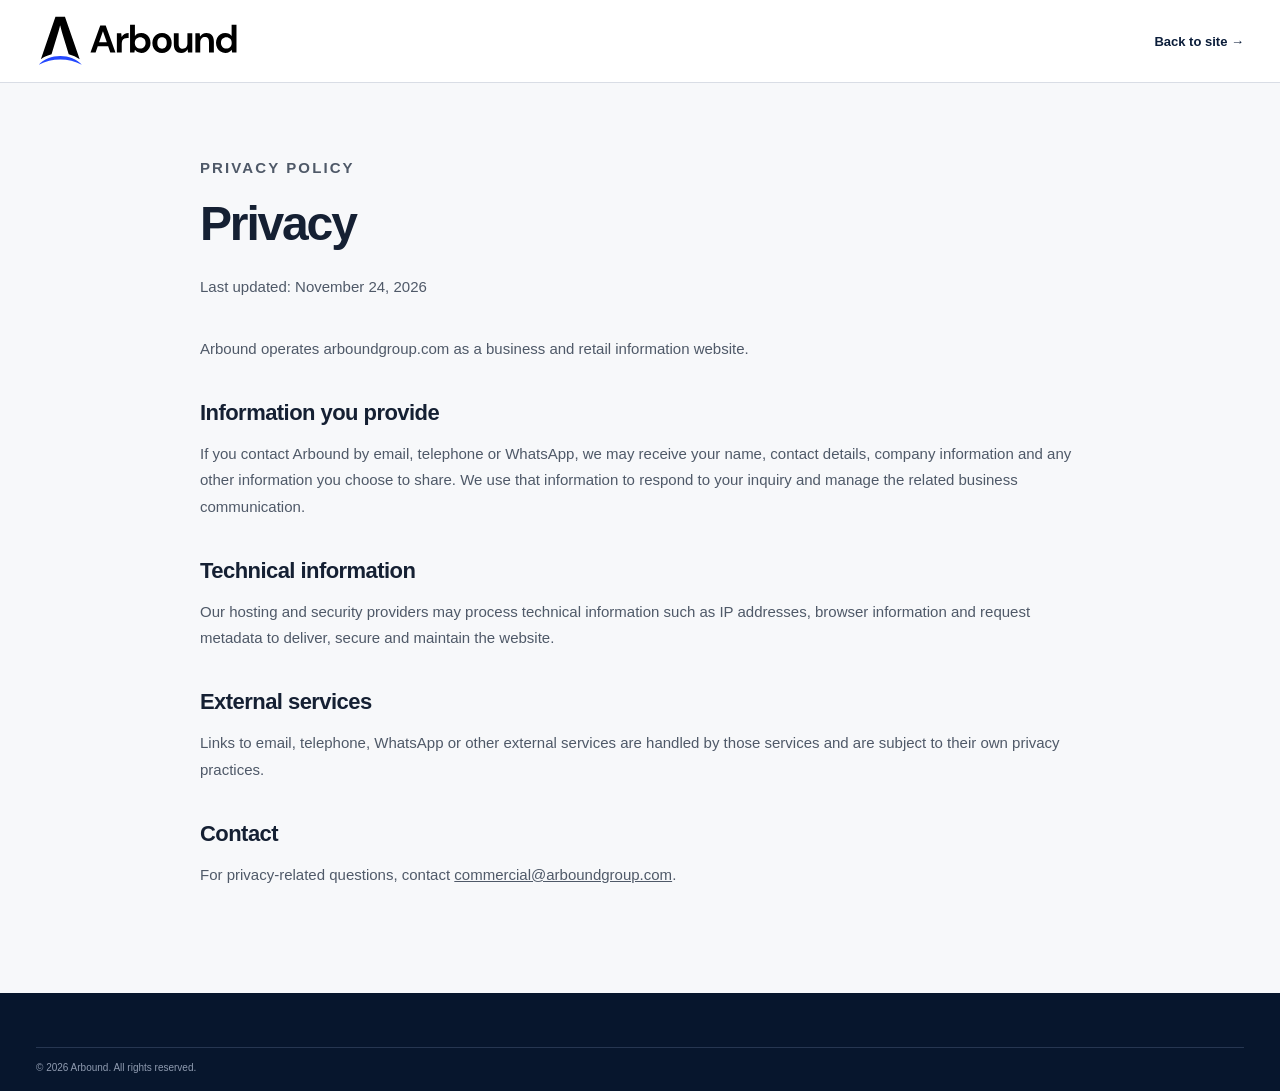
==== commit 337a5727: "Neutralize privacy channel references" ====
--- a/privacy.html
+++ b/privacy.html
@@ -20,13 +20,13 @@
     <h1>Privacy</h1>
     <p class="legal-meta">Last updated: November 24, 2026</p>
     
-<p>Arbound operates arboundgroup.com as a business and retail information website. The current website does not provide account registration or direct online checkout.</p>
+<p>Arbound operates arboundgroup.com as a business and retail information website.</p>
 <h2>Information you provide</h2>
 <p>If you contact Arbound by email, telephone or WhatsApp, we may receive your name, contact details, company information and any other information you choose to share. We use that information to respond to your inquiry and manage the related business communication.</p>
 <h2>Technical information</h2>
 <p>Our hosting and security providers may process technical information such as IP addresses, browser information and request metadata to deliver, secure and maintain the website.</p>
 <h2>External services</h2>
-<p>Links to email, telephone, WhatsApp or third-party retail channels are handled by those services and are subject to their own privacy practices.</p>
+<p>Links to email, telephone, WhatsApp or other external services are handled by those services and are subject to their own privacy practices.</p>
 <h2>Contact</h2>
 <p>For privacy-related questions, contact <a href="mailto:commercial@arboundgroup.com">commercial@arboundgroup.com</a>.</p>
   </main>
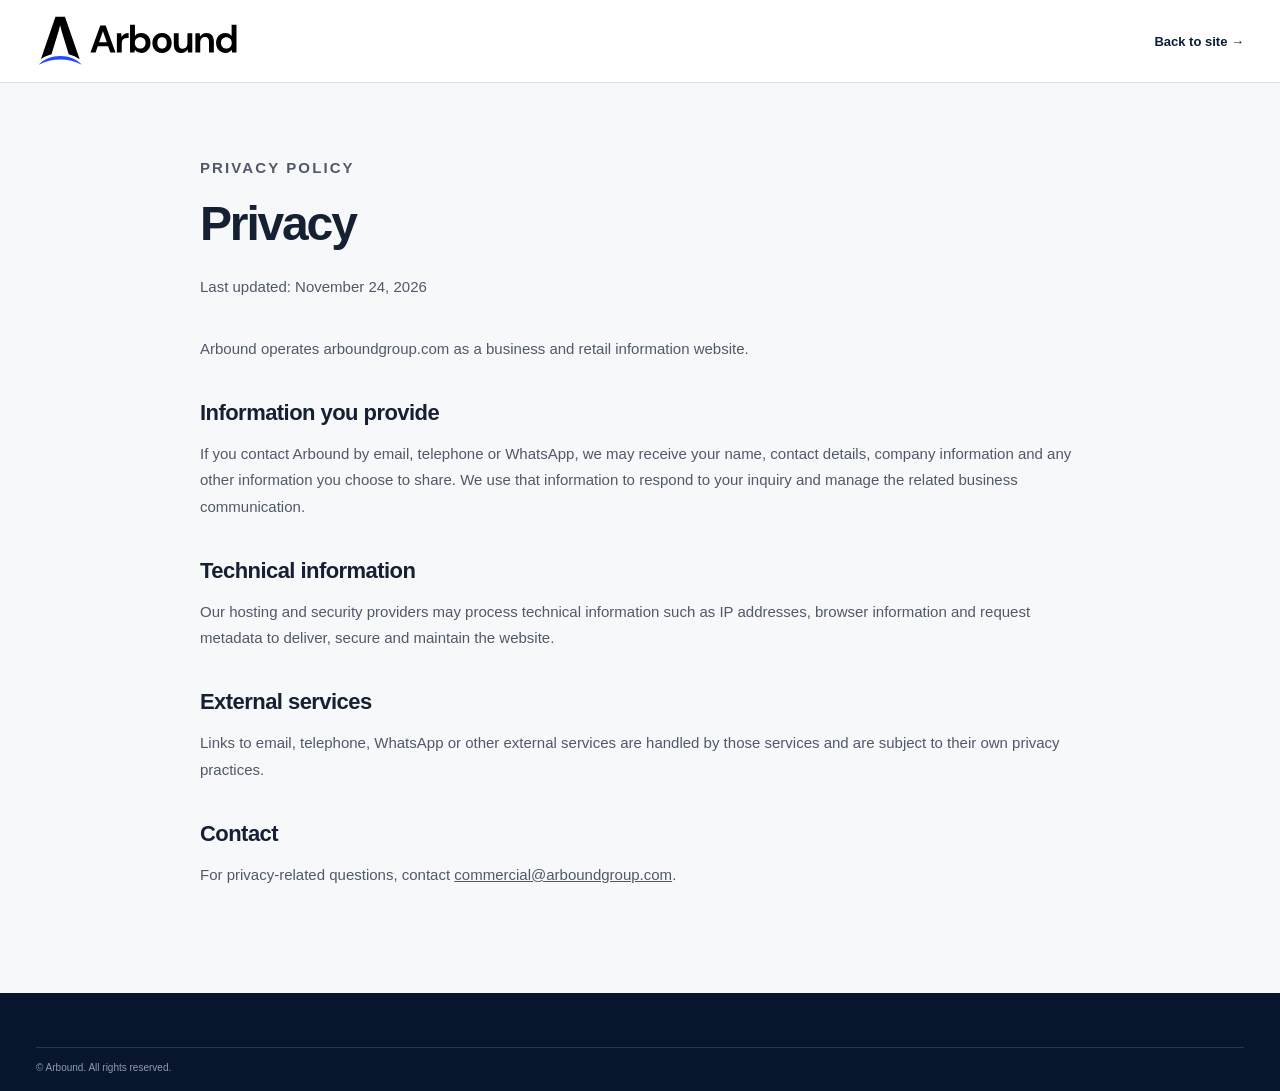
==== commit 3e288461: "Remove year from footer copyright" ====
--- a/privacy.html
+++ b/privacy.html
@@ -31,7 +31,7 @@
 <p>For privacy-related questions, contact <a href="mailto:commercial@arboundgroup.com">commercial@arboundgroup.com</a>.</p>
   </main>
   <footer class="site-footer">
-    <div class="wrap footer-bottom"><span>© 2026 Arbound. All rights reserved.</span></div>
+    <div class="wrap footer-bottom"><span>© Arbound. All rights reserved.</span></div>
   </footer>
 </body>
 </html>
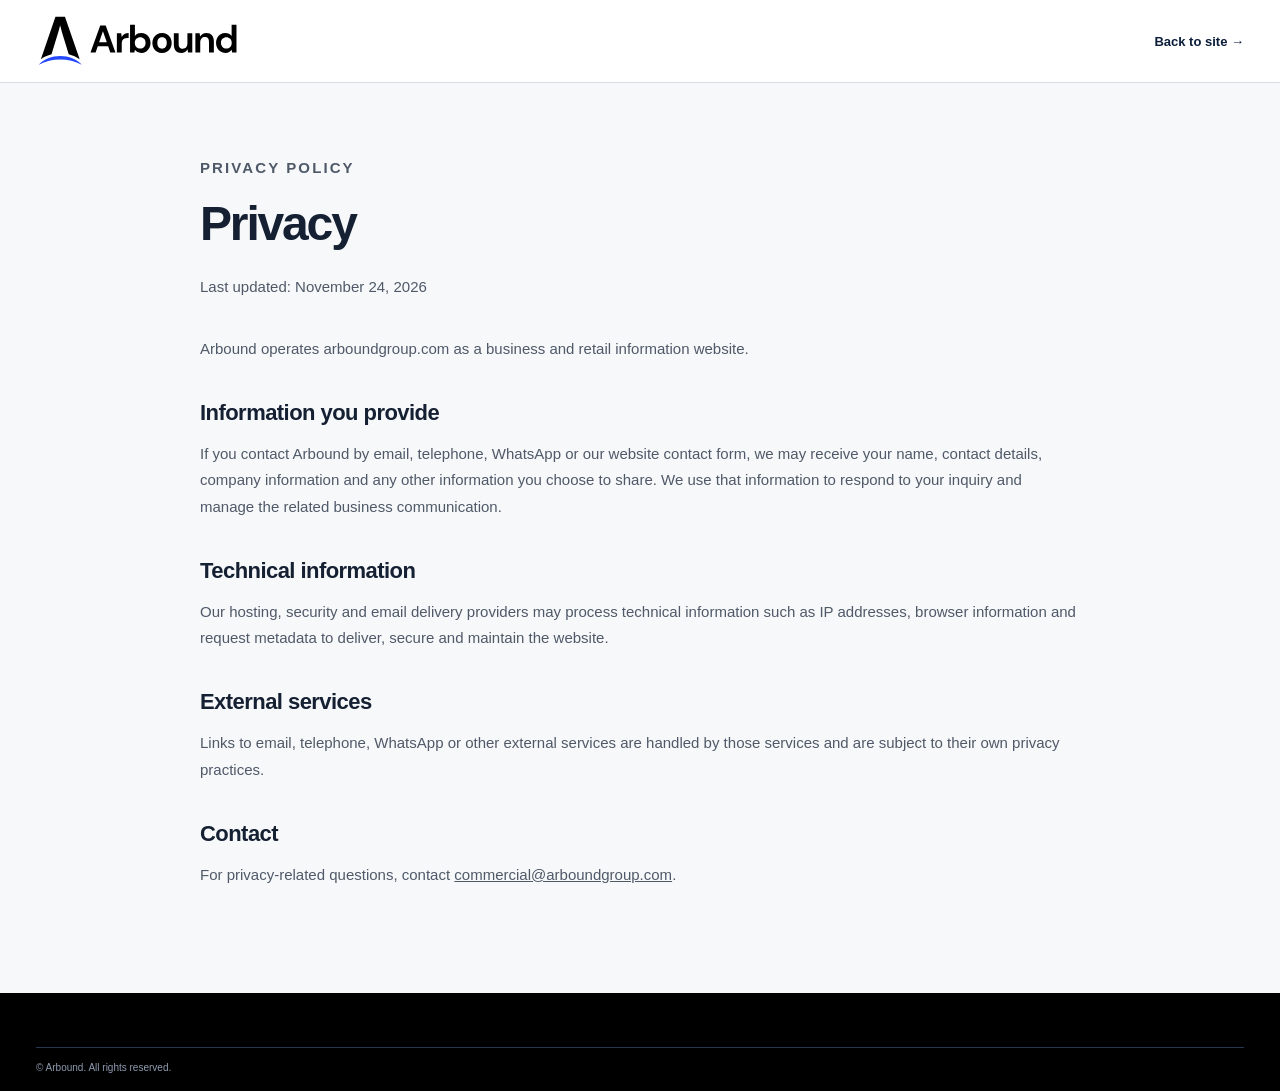
==== commit 2bd95bef: "Improve truthful retail positioning, contact details and secure inquiry form" ====
--- a/privacy.html
+++ b/privacy.html
@@ -22,9 +22,9 @@
     
 <p>Arbound operates arboundgroup.com as a business and retail information website.</p>
 <h2>Information you provide</h2>
-<p>If you contact Arbound by email, telephone or WhatsApp, we may receive your name, contact details, company information and any other information you choose to share. We use that information to respond to your inquiry and manage the related business communication.</p>
+<p>If you contact Arbound by email, telephone, WhatsApp or our website contact form, we may receive your name, contact details, company information and any other information you choose to share. We use that information to respond to your inquiry and manage the related business communication.</p>
 <h2>Technical information</h2>
-<p>Our hosting and security providers may process technical information such as IP addresses, browser information and request metadata to deliver, secure and maintain the website.</p>
+<p>Our hosting, security and email delivery providers may process technical information such as IP addresses, browser information and request metadata to deliver, secure and maintain the website.</p>
 <h2>External services</h2>
 <p>Links to email, telephone, WhatsApp or other external services are handled by those services and are subject to their own privacy practices.</p>
 <h2>Contact</h2>
--- a/styles.css
+++ b/styles.css
@@ -188,20 +188,47 @@
 .category-overlay{
   position:absolute;
   inset:0;
-  background:linear-gradient(180deg,transparent 42%,rgba(0,0,0,.7) 100%);
-}
-.category-label{
+  background:linear-gradient(180deg,rgba(0,0,0,.02) 34%,rgba(0,0,0,.72) 100%);
+  transition:background .28s ease;
+}
+.category-content{
   position:absolute;
   left:22px;
-  right:20px;
+  right:22px;
   bottom:18px;
-  display:flex;
-  align-items:center;
-  justify-content:space-between;
-  gap:14px;
   color:#fff;
+}
+.category-label{
   font-size:18px;
+  line-height:1.15;
   font-weight:800;
+}
+.category-description{
+  max-width:290px;
+  margin:9px 0 0;
+  font-size:13px;
+  line-height:1.42;
+  color:rgba(255,255,255,.94);
+  opacity:0;
+  transform:translateY(7px);
+  max-height:0;
+  overflow:hidden;
+  transition:opacity .24s ease,transform .24s ease,max-height .28s ease;
+}
+.category-card:hover .category-overlay,
+.category-card:focus .category-overlay{
+  background:linear-gradient(180deg,rgba(0,0,0,.13) 20%,rgba(0,0,0,.86) 100%);
+}
+.category-card:hover .category-description,
+.category-card:focus .category-description{
+  opacity:1;
+  transform:translateY(0);
+  max-height:90px;
+}
+.category-card:focus{outline:none}
+.category-card:focus-visible{
+  outline:3px solid var(--blue);
+  outline-offset:3px;
 }
 
 .brands-section{
@@ -336,7 +363,7 @@
 .button-outline{border:1px solid #91a7ff;color:#fff}
 .button-outline:hover{background:#fff;color:var(--navy)}
 
-.site-footer{background:#07162d;color:#fff;padding:30px 0 18px}
+.site-footer{background:#000;color:#fff;padding:30px 0 18px}
 .footer-main{
   display:flex;
   align-items:center;
@@ -475,3 +502,28 @@
   .legal-main{width:calc(100% - 28px);padding:48px 0 70px}
   .legal-main h1{font-size:38px}
 }
+
+
+/* Contact and inquiry additions */
+.mailing-address{line-height:1.6;margin:4px 0;overflow-wrap:anywhere}
+.contact-block a{overflow-wrap:anywhere}
+.about-grid>*{min-width:0}
+.inline-contact{color:var(--blue);text-decoration:underline;text-underline-offset:3px;overflow-wrap:anywhere}
+.inquiry-section{padding:42px 0;background:var(--soft);border-top:1px solid var(--line)}
+.inquiry-grid{display:grid;grid-template-columns:minmax(0,1fr) minmax(0,1.25fr);gap:48px;align-items:start}
+.inquiry-grid h2{font-size:clamp(30px,3vw,42px);line-height:1.08;letter-spacing:-.035em;margin:0 0 15px}
+.inquiry-grid p:not(.eyebrow){color:var(--muted);line-height:1.6}
+.inquiry-form[hidden]{display:none!important}
+.inquiry-form{display:grid;gap:14px;min-width:0}
+.inquiry-fields{display:grid;grid-template-columns:repeat(2,minmax(0,1fr));gap:14px}
+.inquiry-form label{display:grid;gap:7px;font-weight:700;font-size:13px;min-width:0}
+.inquiry-form input,.inquiry-form select,.inquiry-form textarea{font:inherit;font-size:16px;box-sizing:border-box;width:100%;min-width:0;border:1px solid var(--line);background:#fff;color:var(--ink);border-radius:4px;padding:11px}
+.inquiry-form textarea{resize:vertical}
+.inquiry-form button{border:0;justify-self:start;cursor:pointer}
+.inquiry-form button:disabled{opacity:.65;cursor:wait}
+.inquiry-note{font-size:12px;margin:0}
+.inquiry-note a{text-decoration:underline}
+.inquiry-honeypot{position:absolute;left:-9999px;width:1px;height:1px;overflow:hidden}
+#inquiry-status{font-size:14px;margin:0}
+@media(max-width:760px){.inquiry-grid{grid-template-columns:minmax(0,1fr);gap:24px}.inquiry-section{padding:32px 0}}
+@media(max-width:480px){.inquiry-fields{grid-template-columns:1fr}}
